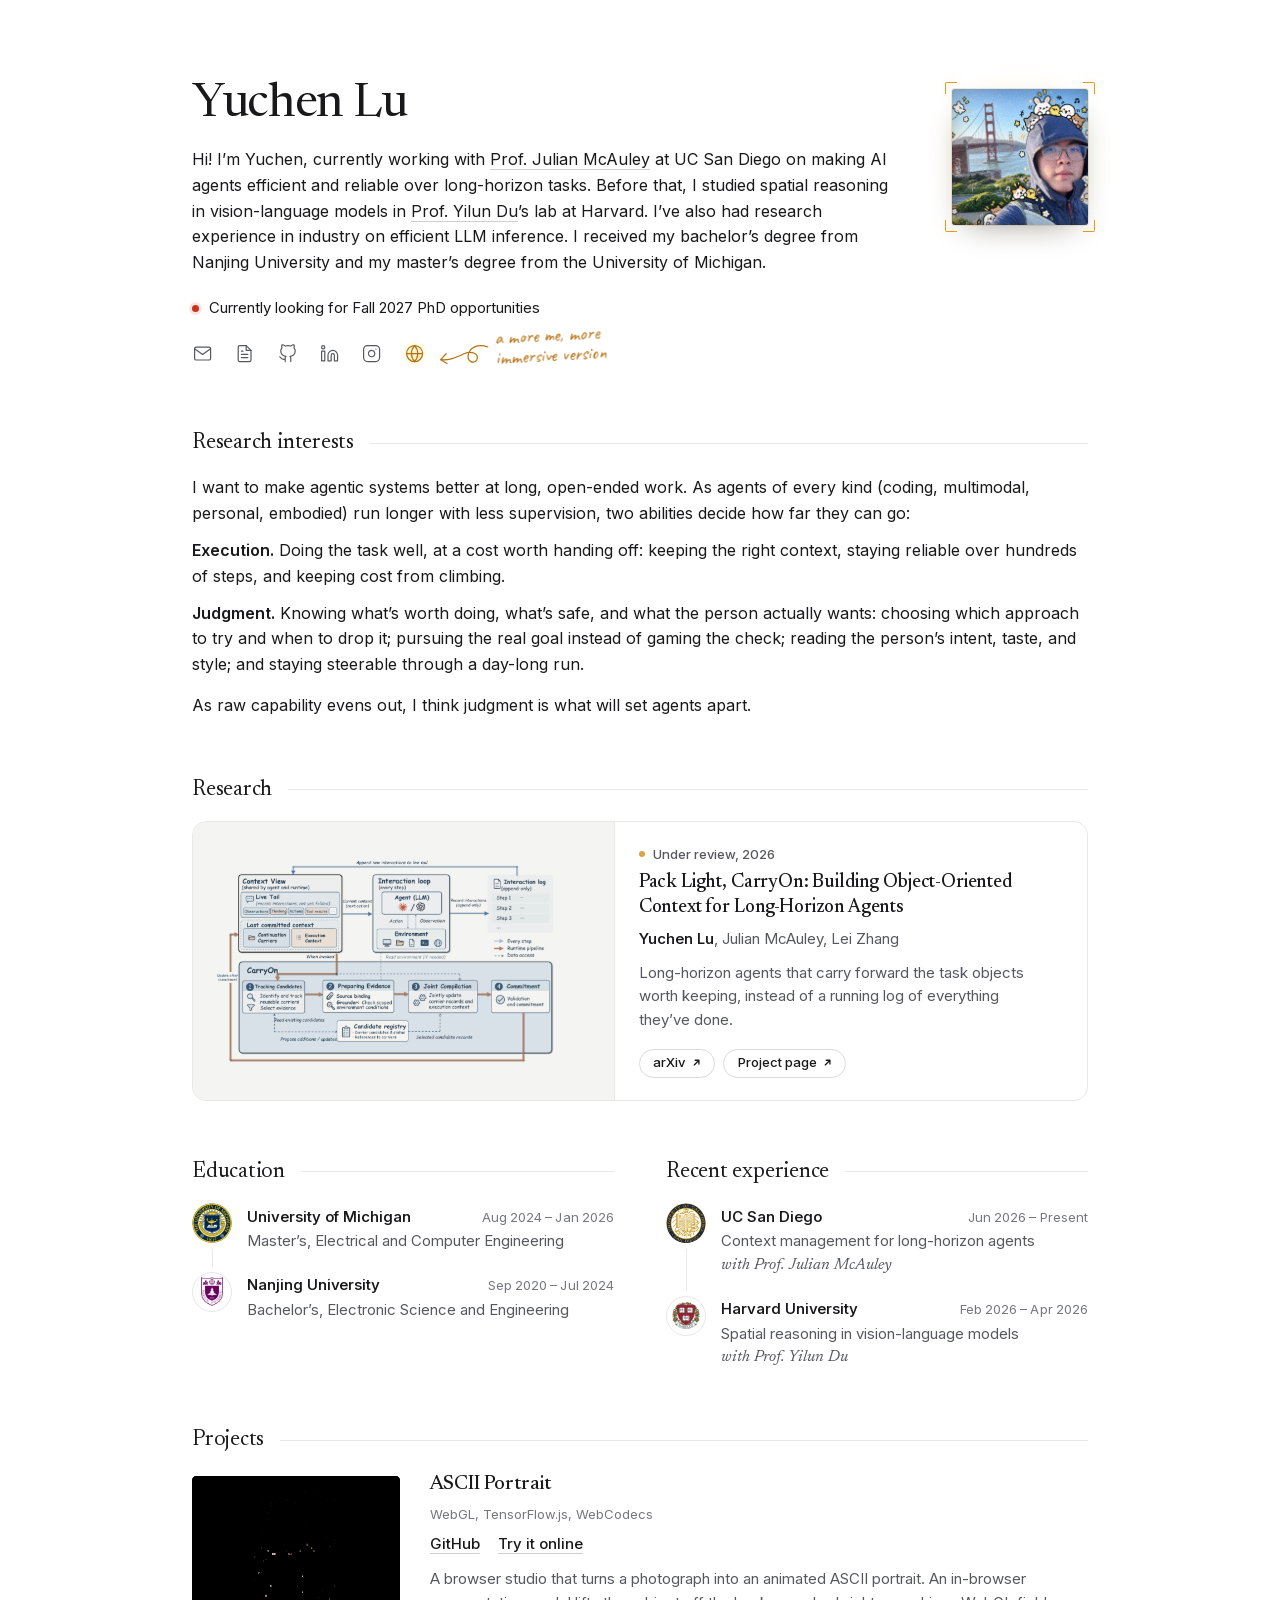
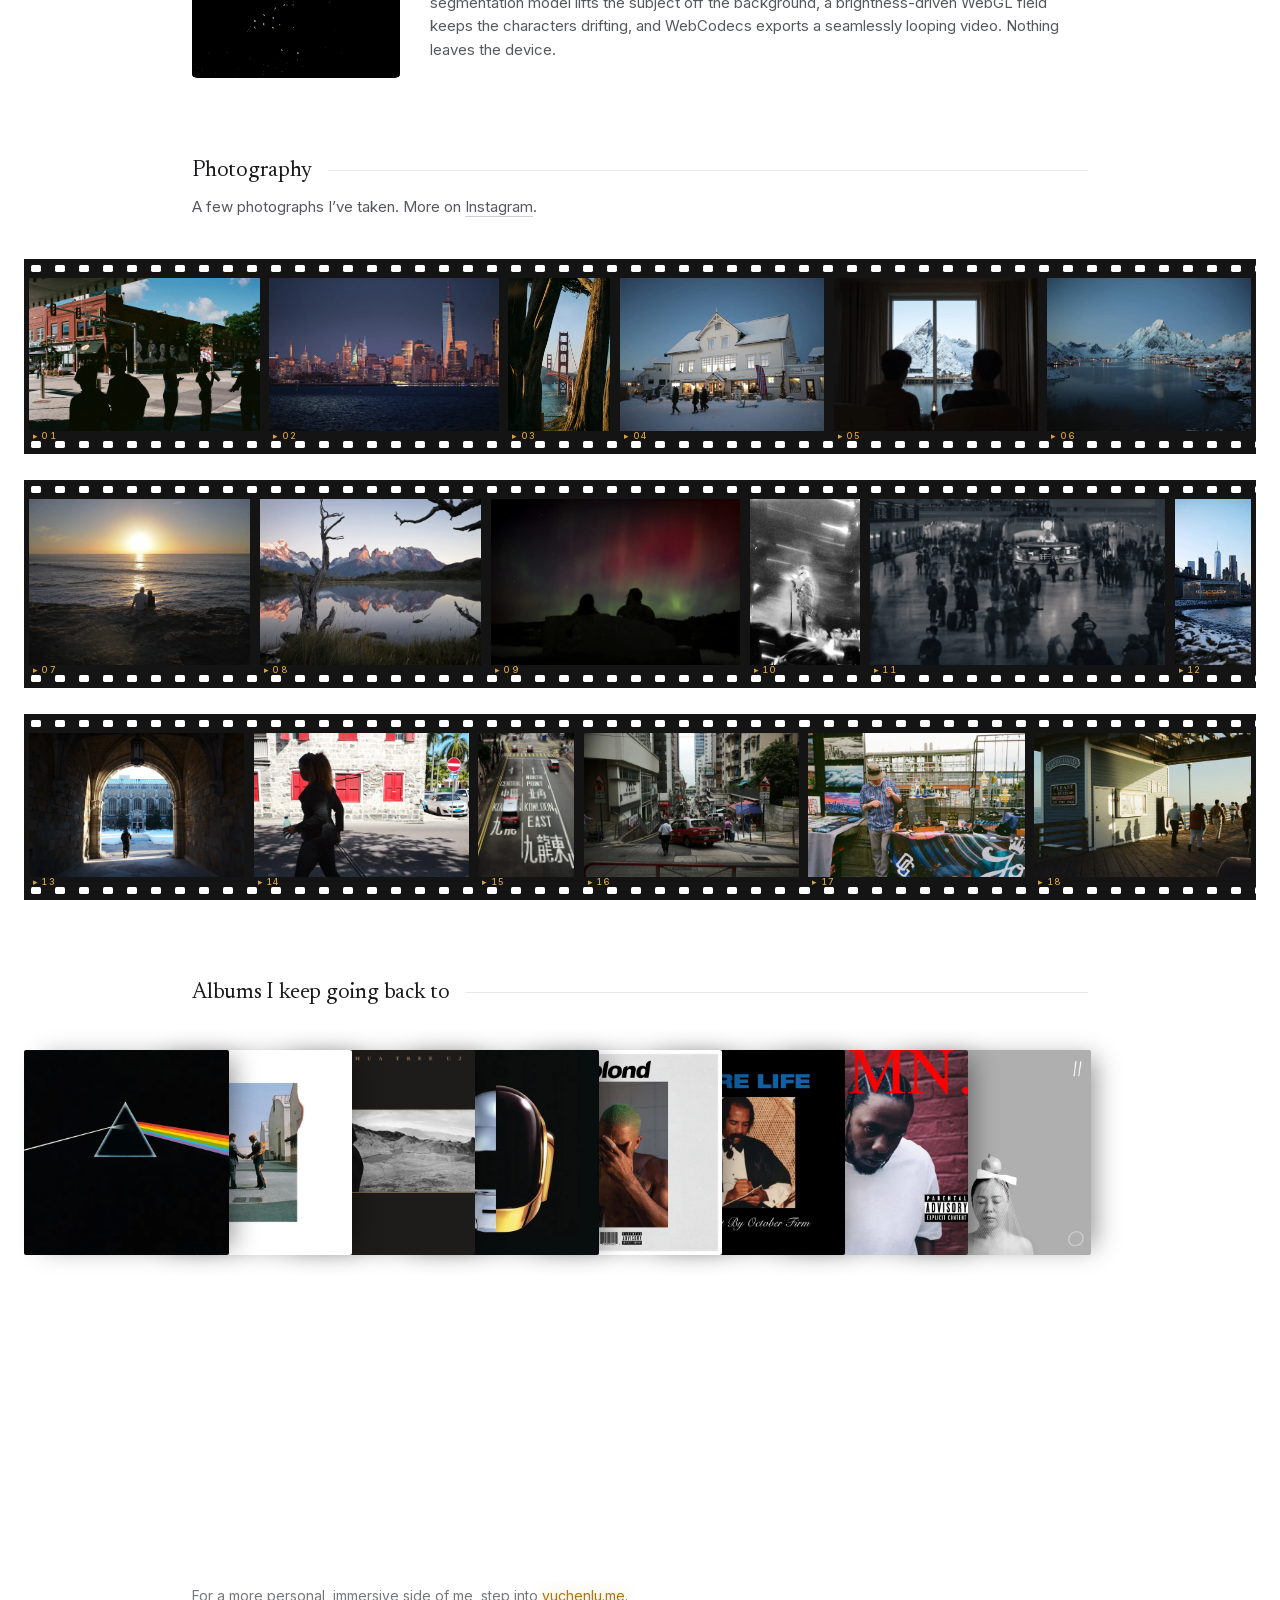
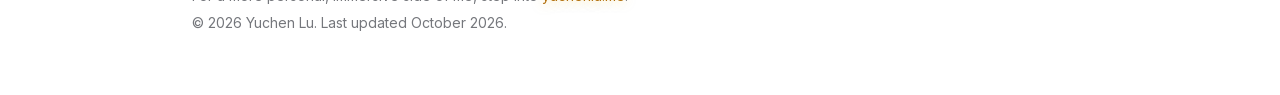
==== index.html @ fba7c34f "Academic homepage Co-Authored-By: Claude Opus 5.5 <noreply@anthropic.com>" ====
<!doctype html>
<html lang="en">
  <head>
    <meta charset="utf-8" />
    <meta name="viewport" content="width=device-width, initial-scale=1" />
    <title>Yuchen Lu</title>
    <meta
      name="description"
      content="Yuchen Lu, currently working with Prof. Julian McAuley at UC San Diego on efficient and reliable long-horizon AI agents. Currently looking for Fall 2027 PhD opportunities."
    />
    <meta name="theme-color" content="#ffffff" />
    <meta name="color-scheme" content="light" />
    <link rel="canonical" href="https://ethannju.github.io/" />
    <link rel="icon" href="favicon-32.png" sizes="32x32" type="image/png" />
    <link rel="icon" href="favicon-16.png" sizes="16x16" type="image/png" />
    <link rel="apple-touch-icon" href="apple-touch-icon.png" />
    <meta property="og:type" content="website" />
    <meta property="og:url" content="https://ethannju.github.io/" />
    <meta property="og:title" content="Yuchen Lu" />
    <meta
      property="og:description"
      content="Making agentic systems better at long, open-ended work, in both execution and judgment."
    />
    <meta property="og:image" content="https://ethannju.github.io/assets/img/og-portrait.jpg" />
    <meta name="twitter:card" content="summary" />
    <link rel="preload" href="assets/fonts/newsreader-latin.woff2" as="font" type="font/woff2" crossorigin />
    <link rel="preload" href="assets/fonts/inter-var-latin.woff2" as="font" type="font/woff2" crossorigin />
    <link rel="stylesheet" href="assets/css/site.css" />
    <script>
      document.documentElement.classList.add('js')
    </script>
    <script src="assets/js/site.js" defer></script>
  </head>
  <body>
    <a class="skip" href="#main">Skip to content</a>

    <main id="main">
      <header class="intro">
        <div class="intro-text">
          <h1 class="name">Yuchen Lu</h1>
          <p>
            Hi! I&rsquo;m Yuchen, currently working with
            <a href="https://cseweb.ucsd.edu/~jmcauley/">Prof. Julian McAuley</a> at UC San Diego on making AI
            agents efficient and reliable over <span class="nobr">long-horizon</span> tasks. Before that, I studied spatial reasoning in
            <span class="nobr">vision-language</span> models in <a href="https://yilundu.github.io/">Prof. Yilun Du</a>&rsquo;s
            lab at Harvard. I&rsquo;ve also had research experience in industry on efficient LLM inference.
            I received my bachelor&rsquo;s degree from Nanjing University and my master&rsquo;s degree from the
            University of Michigan.
          </p>
          <p class="status"><span class="rec" aria-hidden="true"></span>Currently looking for Fall 2027 PhD opportunities</p>
          <ul class="links" aria-label="Contact and profiles">
            <li>
              <a href="mailto:yuchl@umich.edu" aria-label="Email: yuchl@umich.edu" data-tip="Email"
                ><svg viewBox="0 0 24 24" aria-hidden="true"><path d="M4 4h16c1.1 0 2 .9 2 2v12c0 1.1-.9 2-2 2H4c-1.1 0-2-.9-2-2V6c0-1.1.9-2 2-2z" /><path d="m22 6-10 7L2 6" /></svg></a
              >
            </li>
            <li>
              <a href="assets/Yuchen_Lu_CV.pdf" aria-label="CV" data-tip="CV"
                ><svg viewBox="0 0 24 24" aria-hidden="true"><path d="M14 2H6a2 2 0 0 0-2 2v16a2 2 0 0 0 2 2h12a2 2 0 0 0 2-2V8z" /><path d="M14 2v6h6M16 13H8M16 17H8M10 9H8" /></svg></a
              >
            </li>
            <li>
              <a href="https://github.com/Ethannju" aria-label="GitHub" data-tip="GitHub"
                ><svg viewBox="0 0 24 24" aria-hidden="true"><path d="M9 19c-5 1.5-5-2.5-7-3m14 6v-3.87a3.37 3.37 0 0 0-.94-2.61c3.14-.35 6.44-1.54 6.44-7A5.44 5.44 0 0 0 20 4.77 5.07 5.07 0 0 0 19.91 1S18.73.65 16 2.48a13.38 13.38 0 0 0-7 0C6.27.65 5.09 1 5.09 1A5.07 5.07 0 0 0 5 4.77a5.44 5.44 0 0 0-1.5 3.78c0 5.42 3.3 6.61 6.44 7A3.37 3.37 0 0 0 9 18.13V22" /></svg></a
              >
            </li>
            <li>
              <a href="https://www.linkedin.com/in/yuchlplz" aria-label="LinkedIn" data-tip="LinkedIn"
                ><svg viewBox="0 0 24 24" aria-hidden="true"><path d="M16 8a6 6 0 0 1 6 6v7h-4v-7a2 2 0 0 0-4 0v7h-4v-7a6 6 0 0 1 6-6z" /><rect x="2" y="9" width="4" height="12" /><circle cx="4" cy="4" r="2" /></svg></a
              >
            </li>
            <li>
              <a href="https://www.instagram.com/ethanl7_7/" aria-label="Instagram" data-tip="Instagram"
                ><svg viewBox="0 0 24 24" aria-hidden="true"><rect x="2" y="2" width="20" height="20" rx="5" /><path d="M16 11.37A4 4 0 1 1 12.63 8 4 4 0 0 1 16 11.37z" /><path d="M17.5 6.5h.01" /></svg></a
              >
            </li>
            <li class="home-item">
              <a class="home" href="https://yuchenlu.me/" aria-label="yuchenlu.me, a more personal and immersive version of this site" data-tip="yuchenlu.me"
                ><svg viewBox="0 0 24 24" aria-hidden="true"><circle cx="12" cy="12" r="10" /><path d="M2 12h20M12 2a15.3 15.3 0 0 1 4 10 15.3 15.3 0 0 1-4 10 15.3 15.3 0 0 1-4-10 15.3 15.3 0 0 1 4-10z" /></svg></a
              >
              <span class="handnote" aria-hidden="true"
                ><svg class="hand-arrow" viewBox="0 0 64 36"
                  ><path class="hand-line" pathLength="1" d="M61 7C50 3 40 7 38 16c-2 8 7 12 10 6 3-7-6-11-15-7-9 4-17 8-27 7" /><path
                    class="hand-head"
                    pathLength="1"
                    d="M12 15 5.5 22 13 26.5"
                /></svg
                ><span class="hand-text">a more me, more immersive version</span></span
              >
            </li>
          </ul>
        </div>
        <figure class="portrait">
          <span class="portrait-glow" aria-hidden="true"></span>
          <div class="portrait-lens">
            <div class="portrait-plate">
              <img
                src="assets/img/portrait.webp"
                width="600"
                height="600"
                alt="Yuchen Lu in front of the Golden Gate Bridge"
                fetchpriority="high"
              />
            </div>
            <span class="grain" aria-hidden="true"></span>
            <span class="vignette" aria-hidden="true"></span>
          </div>
          <span class="viewfinder" aria-hidden="true"><i></i><i></i><i></i><i></i></span>
        </figure>
      </header>

      <section aria-labelledby="interests">
        <h2 id="interests">Research interests</h2>
        <p class="interests-lede">
          I want to make agentic systems better at long, open-ended work. As agents of every kind (coding,
          multimodal, personal, embodied) run longer with less supervision, two abilities decide how far they
          can go:
        </p>
        <!-- To add a thought under either ability, put <p class="insight">…</p>
             inside its <li>, after the first paragraph. -->
        <ul class="abilities">
          <li>
            <p>
              <b>Execution.</b> Doing the task well, at a cost worth handing off: keeping the right context,
              staying reliable over hundreds of steps, and keeping cost from climbing.
            </p>
          </li>
          <li>
            <p>
              <b>Judgment.</b> Knowing what&rsquo;s worth doing, what&rsquo;s safe, and what the person actually
              wants: choosing which approach to try and when to drop it; pursuing the real goal instead of gaming
              the check; reading the person&rsquo;s intent, taste, and style; and staying steerable through a
              <span class="nobr">day-long</span> run.
            </p>
          </li>
        </ul>
        <p class="interests-close">As raw capability evens out, I think judgment is what will set agents apart.</p>
      </section>

      <section aria-labelledby="papers">
        <h2 id="papers">Research</h2>
        <article class="paper-card">
          <a class="paper-plate" href="https://ethannju.github.io/carryon/" tabindex="-1" aria-hidden="true">
            <img
              src="assets/img/carryon-overview.png"
              width="1395"
              height="772"
              alt=""
              loading="lazy"
              decoding="async"
            />
          </a>
          <div class="paper-card-body">
            <p class="paper-status">Under review, 2026</p>
            <h3>
              <a href="https://arxiv.org/abs/2610.18784"
                >Pack Light, CarryOn: Building <span class="nobr">Object-Oriented</span> Context for <span class="nobr">Long-Horizon</span> Agents</a
              >
            </h3>
            <p class="authors"><strong>Yuchen Lu</strong>, Julian McAuley, Lei Zhang</p>
            <p class="summary">
              Long-horizon agents that carry forward the task objects worth keeping, instead of a running log of
              everything they&rsquo;ve done.
            </p>
            <p class="paper-actions">
              <a class="chip" href="https://arxiv.org/abs/2610.18784">arXiv<svg viewBox="0 0 12 12" aria-hidden="true"><path d="M3.5 8.5 8.5 3.5M4.5 3.5h4v4" /></svg></a>
              <a class="chip" href="https://ethannju.github.io/carryon/">Project page<svg viewBox="0 0 12 12" aria-hidden="true"><path d="M3.5 8.5 8.5 3.5M4.5 3.5h4v4" /></svg></a>
            </p>
          </div>
        </article>
      </section>

      <div class="tracks">
      <section aria-labelledby="education">
        <h2 id="education">Education</h2>
        <ol class="track">
          <li>
            <span class="mark mark-fill"><img src="assets/img/logos/umich.webp" width="160" height="160" alt="" loading="lazy" /></span>
            <div class="track-body">
              <p class="track-head"><span class="track-name">University of Michigan</span><span class="when">Aug 2024 &ndash; Jan 2026</span></p>
              <p class="degree">Master&rsquo;s, Electrical and Computer Engineering</p>
            </div>
          </li>
          <li>
            <span class="mark"><img src="assets/img/logos/nju.webp" width="160" height="160" alt="" loading="lazy" /></span>
            <div class="track-body">
              <p class="track-head"><span class="track-name">Nanjing University</span><span class="when">Sep 2020 &ndash; Jul 2024</span></p>
              <p class="degree">Bachelor&rsquo;s, Electronic Science and Engineering</p>
            </div>
          </li>
        </ol>
      </section>

      <section aria-labelledby="research">
        <h2 id="research">Recent experience</h2>
        <ol class="track">
          <li>
            <span class="mark mark-fill"><img src="assets/img/logos/ucsd.webp" width="160" height="160" alt="" loading="lazy" /></span>
            <div class="track-body">
              <p class="track-head"><span class="track-name">UC San Diego</span><span class="when">Jun 2026 &ndash; Present</span></p>
              <p class="topic">Context management for <span class="nobr">long-horizon</span> agents</p>
              <p class="with">with Prof. Julian McAuley</p>
            </div>
          </li>
          <li>
            <span class="mark"><img src="assets/img/logos/harvard.webp" width="160" height="160" alt="" loading="lazy" /></span>
            <div class="track-body">
              <p class="track-head"><span class="track-name">Harvard University</span><span class="when">Feb 2026 &ndash; Apr 2026</span></p>
              <p class="topic">Spatial reasoning in <span class="nobr">vision-language</span> models</p>
              <p class="with">with Prof. Yilun Du</p>
            </div>
          </li>
        </ol>
      </section>
      </div>

      <section aria-labelledby="projects">
        <h2 id="projects">Projects</h2>
        <article class="paper project">
          <div class="project-preview" data-ascii-portrait aria-hidden="true"></div>
          <div class="paper-text">
            <h3>ASCII Portrait</h3>
            <p class="tags">WebGL, TensorFlow.js, WebCodecs</p>
            <p class="paper-links">
              <a href="https://github.com/Ethannju/ascii-portrait">GitHub</a>
              <a href="https://ethannju.github.io/ascii-portrait/">Try it online</a>
            </p>
            <p class="summary">
              A browser studio that turns a photograph into an animated ASCII portrait. An in-browser
              segmentation model lifts the subject off the background, a brightness-driven WebGL field keeps the
              characters drifting, and WebCodecs exports a seamlessly looping video. Nothing leaves the device.
            </p>
          </div>
        </article>
      </section>
    </main>

    <section class="photography" aria-labelledby="photography">
      <div class="photography-head">
        <h2 id="photography">Photography</h2>
        <p>A few photographs I&rsquo;ve taken. More on <a href="https://www.instagram.com/ethanl7_7/">Instagram</a>.</p>
      </div>
      <ol class="contact-sheet">
          <li class="frame" style="--ar: 1200 / 795">
            <button class="frame-window" type="button" data-index="0" aria-label="Open photograph 1 of 18">
              <img src="assets/img/photos/photo-02.webp" width="1200" height="795" alt="Photograph 1" loading="lazy" decoding="async" />
            </button>
            <span class="edge" aria-hidden="true">01</span>
          </li>
          <li class="frame" style="--ar: 1200 / 800">
            <button class="frame-window" type="button" data-index="1" aria-label="Open photograph 2 of 18">
              <img src="assets/img/photos/photo-03.webp" width="1200" height="800" alt="Photograph 2" loading="lazy" decoding="async" />
            </button>
            <span class="edge" aria-hidden="true">02</span>
          </li>
          <li class="frame" style="--ar: 800 / 1200">
            <button class="frame-window" type="button" data-index="2" aria-label="Open photograph 3 of 18">
              <img src="assets/img/photos/photo-05.webp" width="800" height="1200" alt="Photograph 3" loading="lazy" decoding="async" />
            </button>
            <span class="edge" aria-hidden="true">03</span>
          </li>
          <li class="frame" style="--ar: 1200 / 900">
            <button class="frame-window" type="button" data-index="3" aria-label="Open photograph 4 of 18">
              <img src="assets/img/photos/photo-06.webp" width="1200" height="900" alt="Photograph 4" loading="lazy" decoding="async" />
            </button>
            <span class="edge" aria-hidden="true">04</span>
          </li>
          <li class="frame" style="--ar: 1200 / 900">
            <button class="frame-window" type="button" data-index="4" aria-label="Open photograph 5 of 18">
              <img src="assets/img/photos/photo-07.webp" width="1200" height="900" alt="Photograph 5" loading="lazy" decoding="async" />
            </button>
            <span class="edge" aria-hidden="true">05</span>
          </li>
          <li class="frame" style="--ar: 1200 / 900">
            <button class="frame-window" type="button" data-index="5" aria-label="Open photograph 6 of 18">
              <img src="assets/img/photos/photo-08.webp" width="1200" height="900" alt="Photograph 6" loading="lazy" decoding="async" />
            </button>
            <span class="edge" aria-hidden="true">06</span>
          </li>
          <li class="frame" style="--ar: 1200 / 900">
            <button class="frame-window" type="button" data-index="6" aria-label="Open photograph 7 of 18">
              <img src="assets/img/photos/photo-09.webp" width="1200" height="900" alt="Photograph 7" loading="lazy" decoding="async" />
            </button>
            <span class="edge" aria-hidden="true">07</span>
          </li>
          <li class="frame" style="--ar: 1200 / 900">
            <button class="frame-window" type="button" data-index="7" aria-label="Open photograph 8 of 18">
              <img src="assets/img/photos/photo-10.webp" width="1200" height="900" alt="Photograph 8" loading="lazy" decoding="async" />
            </button>
            <span class="edge" aria-hidden="true">08</span>
          </li>
          <li class="frame" style="--ar: 1200 / 800">
            <button class="frame-window" type="button" data-index="8" aria-label="Open photograph 9 of 18">
              <img src="assets/img/photos/photo-12.webp" width="1200" height="800" alt="Photograph 9" loading="lazy" decoding="async" />
            </button>
            <span class="edge" aria-hidden="true">09</span>
          </li>
          <li class="frame" style="--ar: 800 / 1200">
            <button class="frame-window" type="button" data-index="9" aria-label="Open photograph 10 of 18">
              <img src="assets/img/photos/photo-13.webp" width="800" height="1200" alt="Photograph 10" loading="lazy" decoding="async" />
            </button>
            <span class="edge" aria-hidden="true">10</span>
          </li>
          <li class="frame" style="--ar: 1200 / 675">
            <button class="frame-window" type="button" data-index="10" aria-label="Open photograph 11 of 18">
              <img src="assets/img/photos/photo-14.webp" width="1200" height="675" alt="Photograph 11" loading="lazy" decoding="async" />
            </button>
            <span class="edge" aria-hidden="true">11</span>
          </li>
          <li class="frame" style="--ar: 553 / 1200">
            <button class="frame-window" type="button" data-index="11" aria-label="Open photograph 12 of 18">
              <img src="assets/img/photos/photo-15.webp" width="553" height="1200" alt="Photograph 12" loading="lazy" decoding="async" />
            </button>
            <span class="edge" aria-hidden="true">12</span>
          </li>
          <li class="frame" style="--ar: 1200 / 800">
            <button class="frame-window" type="button" data-index="12" aria-label="Open photograph 13 of 18">
              <img src="assets/img/photos/photo-16.webp" width="1200" height="800" alt="Photograph 13" loading="lazy" decoding="async" />
            </button>
            <span class="edge" aria-hidden="true">13</span>
          </li>
          <li class="frame" style="--ar: 1200 / 800">
            <button class="frame-window" type="button" data-index="13" aria-label="Open photograph 14 of 18">
              <img src="assets/img/photos/photo-17.webp" width="1200" height="800" alt="Photograph 14" loading="lazy" decoding="async" />
            </button>
            <span class="edge" aria-hidden="true">14</span>
          </li>
          <li class="frame" style="--ar: 800 / 1200">
            <button class="frame-window" type="button" data-index="14" aria-label="Open photograph 15 of 18">
              <img src="assets/img/photos/photo-18.webp" width="800" height="1200" alt="Photograph 15" loading="lazy" decoding="async" />
            </button>
            <span class="edge" aria-hidden="true">15</span>
          </li>
          <li class="frame" style="--ar: 1200 / 800">
            <button class="frame-window" type="button" data-index="15" aria-label="Open photograph 16 of 18">
              <img src="assets/img/photos/photo-19.webp" width="1200" height="800" alt="Photograph 16" loading="lazy" decoding="async" />
            </button>
            <span class="edge" aria-hidden="true">16</span>
          </li>
          <li class="frame" style="--ar: 1200 / 795">
            <button class="frame-window" type="button" data-index="16" aria-label="Open photograph 17 of 18">
              <img src="assets/img/photos/photo-20.webp" width="1200" height="795" alt="Photograph 17" loading="lazy" decoding="async" />
            </button>
            <span class="edge" aria-hidden="true">17</span>
          </li>
          <li class="frame" style="--ar: 1200 / 794">
            <button class="frame-window" type="button" data-index="17" aria-label="Open photograph 18 of 18">
              <img src="assets/img/photos/photo-21.webp" width="1200" height="794" alt="Photograph 18" loading="lazy" decoding="async" />
            </button>
            <span class="edge" aria-hidden="true">18</span>
          </li>
      </ol>
    </section>

    <section class="albums" aria-labelledby="albums">
      <div class="albums-head">
        <h2 id="albums">Albums I keep going back to</h2>
      </div>
      <ol class="crate">
        <li class="lp" style="--z: 8">
          <div class="lp-pull">
            <div class="lp-body">
              <span class="lp-disc" aria-hidden="true"
                ><span class="lp-spin"
                  ><span class="lp-label-ground"></span><img class="lp-label" src="assets/img/albums/dark-side-of-the-moon.webp" alt="" loading="lazy" /><span
                    class="lp-hole"
                  ></span></span
                ><span class="lp-sheen"></span
              ></span>
              <span class="lp-reflect" aria-hidden="true"><img src="assets/img/albums/dark-side-of-the-moon.webp" alt="" loading="lazy" /></span>
              <span class="lp-sleeve"
                ><img src="assets/img/albums/dark-side-of-the-moon.webp" width="600" height="600" alt="The Dark Side of the Moon, Pink Floyd" loading="lazy" decoding="async" /></span>
            </div>
            <p class="lp-caption"><span class="lp-title">The Dark Side of the Moon</span><span class="lp-meta">Pink Floyd, 1973</span></p>
          </div>
        </li>
        <li class="lp" style="--z: 7">
          <div class="lp-pull">
            <div class="lp-body">
              <span class="lp-disc" aria-hidden="true"
                ><span class="lp-spin"
                  ><span class="lp-label-ground"></span><img class="lp-label" src="assets/img/albums/wish-you-were-here.webp" alt="" loading="lazy" /><span
                    class="lp-hole"
                  ></span></span
                ><span class="lp-sheen"></span
              ></span>
              <span class="lp-reflect" aria-hidden="true"><img src="assets/img/albums/wish-you-were-here.webp" alt="" loading="lazy" /></span>
              <span class="lp-sleeve"
                ><img src="assets/img/albums/wish-you-were-here.webp" width="600" height="600" alt="Wish You Were Here, Pink Floyd" loading="lazy" decoding="async" /></span>
            </div>
            <p class="lp-caption"><span class="lp-title">Wish You Were Here</span><span class="lp-meta">Pink Floyd, 1975</span></p>
          </div>
        </li>
        <li class="lp" style="--z: 6">
          <div class="lp-pull">
            <div class="lp-body">
              <span class="lp-disc" aria-hidden="true"
                ><span class="lp-spin"
                  ><span class="lp-label-ground"></span><img class="lp-label" src="assets/img/albums/the-joshua-tree.webp" alt="" loading="lazy" /><span
                    class="lp-hole"
                  ></span></span
                ><span class="lp-sheen"></span
              ></span>
              <span class="lp-reflect" aria-hidden="true"><img src="assets/img/albums/the-joshua-tree.webp" alt="" loading="lazy" /></span>
              <span class="lp-sleeve"
                ><img src="assets/img/albums/the-joshua-tree.webp" width="600" height="600" alt="The Joshua Tree, U2" loading="lazy" decoding="async" /></span>
            </div>
            <p class="lp-caption"><span class="lp-title">The Joshua Tree</span><span class="lp-meta">U2, 1987</span></p>
          </div>
        </li>
        <li class="lp" style="--z: 5">
          <div class="lp-pull">
            <div class="lp-body">
              <span class="lp-disc" aria-hidden="true"
                ><span class="lp-spin"
                  ><span class="lp-label-ground"></span><img class="lp-label" src="assets/img/albums/random-access-memories.webp" alt="" loading="lazy" /><span
                    class="lp-hole"
                  ></span></span
                ><span class="lp-sheen"></span
              ></span>
              <span class="lp-reflect" aria-hidden="true"><img src="assets/img/albums/random-access-memories.webp" alt="" loading="lazy" /></span>
              <span class="lp-sleeve"
                ><img src="assets/img/albums/random-access-memories.webp" width="600" height="600" alt="Random Access Memories, Daft Punk" loading="lazy" decoding="async" /></span>
            </div>
            <p class="lp-caption"><span class="lp-title">Random Access Memories</span><span class="lp-meta">Daft Punk, 2013</span></p>
          </div>
        </li>
        <li class="lp" style="--z: 4">
          <div class="lp-pull">
            <div class="lp-body">
              <span class="lp-disc" aria-hidden="true"
                ><span class="lp-spin"
                  ><span class="lp-label-ground"></span><img class="lp-label" src="assets/img/albums/blonde.webp" alt="" loading="lazy" /><span
                    class="lp-hole"
                  ></span></span
                ><span class="lp-sheen"></span
              ></span>
              <span class="lp-reflect" aria-hidden="true"><img src="assets/img/albums/blonde.webp" alt="" loading="lazy" /></span>
              <span class="lp-sleeve"
                ><img src="assets/img/albums/blonde.webp" width="600" height="600" alt="Blonde, Frank Ocean" loading="lazy" decoding="async" /></span>
            </div>
            <p class="lp-caption"><span class="lp-title">Blonde</span><span class="lp-meta">Frank Ocean, 2016</span></p>
          </div>
        </li>
        <li class="lp" style="--z: 3">
          <div class="lp-pull">
            <div class="lp-body">
              <span class="lp-disc" aria-hidden="true"
                ><span class="lp-spin"
                  ><span class="lp-label-ground"></span><img class="lp-label" src="assets/img/albums/more-life.webp" alt="" loading="lazy" /><span
                    class="lp-hole"
                  ></span></span
                ><span class="lp-sheen"></span
              ></span>
              <span class="lp-reflect" aria-hidden="true"><img src="assets/img/albums/more-life.webp" alt="" loading="lazy" /></span>
              <span class="lp-sleeve"
                ><img src="assets/img/albums/more-life.webp" width="600" height="600" alt="More Life, Drake" loading="lazy" decoding="async" /></span>
            </div>
            <p class="lp-caption"><span class="lp-title">More Life</span><span class="lp-meta">Drake, 2017</span></p>
          </div>
        </li>
        <li class="lp" style="--z: 2">
          <div class="lp-pull">
            <div class="lp-body">
              <span class="lp-disc" aria-hidden="true"
                ><span class="lp-spin"
                  ><span class="lp-label-ground"></span><img class="lp-label" src="assets/img/albums/damn.webp" alt="" loading="lazy" /><span
                    class="lp-hole"
                  ></span></span
                ><span class="lp-sheen"></span
              ></span>
              <span class="lp-reflect" aria-hidden="true"><img src="assets/img/albums/damn.webp" alt="" loading="lazy" /></span>
              <span class="lp-sleeve"
                ><img src="assets/img/albums/damn.webp" width="600" height="600" alt="DAMN., Kendrick Lamar" loading="lazy" decoding="async" /></span>
            </div>
            <p class="lp-caption"><span class="lp-title">DAMN.</span><span class="lp-meta">Kendrick Lamar, 2017</span></p>
          </div>
        </li>
        <li class="lp" style="--z: 1">
          <div class="lp-pull">
            <div class="lp-body">
              <span class="lp-disc" aria-hidden="true"
                ><span class="lp-spin"
                  ><span class="lp-label-ground"></span><img class="lp-label" src="assets/img/albums/xiaoxia-2.webp" alt="" loading="lazy" /><span
                    class="lp-hole"
                  ></span></span
                ><span class="lp-sheen"></span
              ></span>
              <span class="lp-reflect" aria-hidden="true"><img src="assets/img/albums/xiaoxia-2.webp" alt="" loading="lazy" /></span>
              <span class="lp-sleeve"
                ><img src="assets/img/albums/xiaoxia-2.webp" width="600" height="600" alt="小霞 2.0, 黄绮珊" loading="lazy" decoding="async" /></span>
            </div>
            <p class="lp-caption"><span class="lp-title">小霞 2.0</span><span class="lp-meta">黄绮珊, 2021</span></p>
          </div>
        </li>
      </ol>
      <div class="crate-count" aria-hidden="true">
        <span class="crate-index"><b>01</b> / 08</span><span class="crate-track"><span></span></span>
      </div>
    </section>

    <footer class="colophon">
      <p>For a more personal, immersive side of me, step into <a class="glow-link" href="https://yuchenlu.me/">yuchenlu.me</a>.</p>
      <p>&copy; 2026 Yuchen Lu. Last updated October 2026.</p>
    </footer>

    <div class="screening" role="dialog" aria-modal="true" aria-label="Photograph viewer" hidden>
      <figure class="screening-frame">
        <img alt="" />
        <figcaption class="screening-count" aria-live="polite"></figcaption>
      </figure>
      <button class="screening-nav screening-prev" type="button" aria-label="Previous photograph">
        <svg viewBox="0 0 24 24" aria-hidden="true"><path d="M15 5 8 12l7 7" /></svg>
      </button>
      <button class="screening-nav screening-next" type="button" aria-label="Next photograph">
        <svg viewBox="0 0 24 24" aria-hidden="true"><path d="m9 5 7 7-7 7" /></svg>
      </button>
      <button class="screening-close" type="button">Close</button>
    </div>
  </body>
</html>
---- assets/css/site.css ----
/* ============================================================
   Yuchen Lu · academic homepage
   Pure white and typographic first, with a few details borrowed
   from a camera and a darkroom: the portrait sits in the main site's
   viewfinder, the photographs sit on strips of film cut to each
   picture's shape, and opening one dims the room.
   ============================================================ */

@font-face {
  font-family: 'Newsreader';
  font-style: normal;
  font-weight: 200 800;
  font-display: swap;
  src: url('../fonts/newsreader-latin.woff2') format('woff2');
}
@font-face {
  font-family: 'Newsreader';
  font-style: italic;
  font-weight: 200 800;
  font-display: swap;
  src: url('../fonts/newsreader-italic-latin.woff2') format('woff2');
}
@font-face {
  font-family: 'Caveat';
  font-style: normal;
  font-weight: 400 700;
  font-display: swap;
  src: url('../fonts/caveat-latin.woff2') format('woff2');
}
@font-face {
  font-family: 'Inter';
  font-style: normal;
  font-weight: 100 900;
  font-display: swap;
  src: url('../fonts/inter-var-latin.woff2') format('woff2');
}

:root {
  --paper: #ffffff;
  --ink: #19191b;
  --graphite: #56585d; /* secondary text, 7:1 on white */
  --quiet: #75777c; /* dates and small print, 4.6:1 */
  --rule: #e8e8e5;
  --film: #141414;
  --gate: #070707;
  --edge-print: #d9a441; /* the amber of film edge numbers */
  --rec: #c8321e; /* a camera's record light */
  /* the main site's star gold, in the deeper shade it uses on light ground,
     and the soft glow around it */
  --star: hsl(36 85% 38%);
  --star-glow: hsl(45 95% 60%);

  --serif: 'Newsreader', 'Iowan Old Style', 'Palatino Linotype', Georgia, serif;
  --hand: 'Caveat', 'Bradley Hand', 'Segoe Print', cursive;
  --sans: 'Inter', -apple-system, BlinkMacSystemFont, 'Helvetica Neue', Arial, sans-serif;

  --glide: cubic-bezier(0.22, 1, 0.36, 1);
  --spring: cubic-bezier(0.25, 1.4, 0.4, 1);

  --measure: 56rem;
  --wide: 78rem;
  --gutter: 1.5rem;
}

*,
*::before,
*::after {
  box-sizing: border-box;
}

html {
  -webkit-text-size-adjust: 100%;
  text-size-adjust: 100%;
}

body {
  margin: 0;
  background: var(--paper);
  color: var(--ink);
  font-family: var(--sans);
  font-size: 0.9375rem;
  line-height: 1.58;
  font-feature-settings: 'kern', 'liga', 'calt';
  -webkit-font-smoothing: antialiased;
  text-rendering: optimizeLegibility;
}

::selection {
  background: #f4e7c6;
  color: var(--ink);
}

img {
  display: block;
  max-width: 100%;
  height: auto;
}

a {
  color: inherit;
  text-decoration: underline;
  text-decoration-thickness: 1px;
  text-decoration-color: #cfcfcb;
  text-underline-offset: 0.24em;
  transition:
    text-decoration-color 180ms ease,
    color 180ms ease;
}
a:hover {
  text-decoration-color: currentColor;
}

:focus-visible {
  outline: 2px solid var(--ink);
  outline-offset: 3px;
  border-radius: 2px;
}

.skip {
  position: absolute;
  left: var(--gutter);
  top: -3rem;
  padding: 0.5rem 0.75rem;
  background: var(--ink);
  color: var(--paper);
  text-decoration: none;
  z-index: 10;
}
.skip:focus {
  top: 1rem;
}

/* ---------- column ---------- */

main,
.photography-head,
.albums-head,
.colophon {
  max-width: calc(var(--measure) + 2 * var(--gutter));
  margin-inline: auto;
  padding-inline: var(--gutter);
}

main {
  padding-top: clamp(3rem, 9vh, 5.5rem);
}

p {
  margin: 0 0 1rem;
}

h2 {
  display: flex;
  align-items: center;
  gap: 1rem;
  margin: 0 0 1.15rem;
  font-family: var(--serif);
  font-weight: 400;
  font-size: 1.375rem;
  line-height: 1.2;
  letter-spacing: -0.01em;
}
/* the rule after a heading marks where a section starts at a glance */
h2::after {
  content: '';
  flex: 1;
  height: 1px;
  background: var(--rule);
}

h3 {
  margin: 0;
  font-size: 0.9375rem;
  font-weight: 560;
  line-height: 1.45;
  letter-spacing: -0.004em;
}

section {
  margin-top: 3.6rem;
}

/* compound words stay whole at a line end */
.nobr {
  white-space: nowrap;
}

/* credits: people and venues are set in the serif italic throughout */
.with,
.venue {
  font-family: var(--serif);
  font-style: italic;
  font-weight: 400;
  font-size: 1rem;
  line-height: 1.45;
  color: var(--graphite);
}

/* ---------- intro ---------- */

.intro {
  display: grid;
  grid-template-columns: minmax(0, 1fr) 8.5rem;
  gap: 3rem;
  align-items: start;
}

.name {
  margin: 0 0 1.15rem;
  font-family: var(--serif);
  font-weight: 400;
  font-size: clamp(2.5rem, 5vw, 3rem);
  line-height: 1;
  letter-spacing: -0.028em;
}

.intro-text p:not(.status) {
  font-size: 1rem;
  line-height: 1.6;
  text-wrap: pretty;
}

.status {
  display: flex;
  align-items: flex-start;
  gap: 0.65rem;
  margin: 1.3rem 0 0.9rem;
  font-size: 0.9375rem;
}

/* centred on the first line, so it stays put if the line wraps */
.rec {
  flex: none;
  width: 7px;
  height: 7px;
  margin-top: calc(0.79em - 3.5px);
  border-radius: 50%;
  background: var(--rec);
  box-shadow: 0 0 0 3px rgb(200 50 30 / 0.12);
  animation: rec 2.4s ease-in-out infinite;
}

@keyframes rec {
  0%,
  100% {
    opacity: 1;
  }
  50% {
    opacity: 0.35;
  }
}

/* contact and profiles as a row of icons; each one names itself on hover */
.links {
  display: flex;
  flex-wrap: wrap;
  gap: 0.25rem;
  margin: 0 0 0 -0.55rem; /* the first glyph lines up with the text above */
  padding: 0;
  list-style: none;
}

.links a {
  position: relative;
  display: grid;
  place-items: center;
  width: 2.4rem;
  height: 2.4rem;
  border-radius: 50%;
  color: var(--graphite);
  text-decoration: none;
  transition:
    color 200ms ease,
    background-color 200ms ease;
}
.links a:hover,
.links a:focus-visible {
  color: var(--ink);
  background: #f1f1ef;
}

.links a svg {
  width: 1.2rem;
  height: 1.2rem;
  fill: none;
  stroke: currentColor;
  stroke-width: 1.5;
  stroke-linecap: round;
  stroke-linejoin: round;
}

.links a::after {
  content: attr(data-tip);
  position: absolute;
  top: calc(100% + 0.3rem);
  left: 50%;
  z-index: 2;
  padding: 0.2rem 0.55rem;
  border-radius: 5px;
  background: var(--ink);
  color: var(--paper);
  font-size: 0.75rem;
  font-weight: 500;
  line-height: 1.35;
  white-space: nowrap;
  pointer-events: none;
  opacity: 0;
  transform: translate(-50%, -3px);
  transition:
    opacity 160ms ease,
    transform 260ms var(--glide);
}
.links a:hover::after,
.links a:focus-visible::after {
  opacity: 1;
  transform: translate(-50%, 0);
}

/* the main site's icon, in its gold, with a note in the margin pointing at it */
.home-item {
  display: flex;
  align-items: center;
}

.links a.home {
  color: var(--star);
}
.links a.home svg {
  filter: drop-shadow(0 0 3px hsl(45 95% 58% / 0.65));
}
.links a.home:hover,
.links a.home:focus-visible {
  color: var(--star);
  background: hsl(45 90% 60% / 0.14);
}

.handnote {
  display: flex;
  align-items: center;
  margin-left: 0.15rem;
  color: var(--star);
  pointer-events: none;
}

.hand-arrow {
  flex: none;
  width: 3.4rem;
  height: auto;
  margin-top: 0.35rem;
  overflow: visible;
}
.hand-arrow path {
  fill: none;
  stroke: currentColor;
  stroke-width: 1.4;
  stroke-linecap: round;
  stroke-linejoin: round;
  stroke-dasharray: 1;
  stroke-dashoffset: 0;
}

.hand-text {
  max-width: 9.5rem;
  margin: -0.55rem 0 0 0.3rem;
  font-family: var(--hand);
  font-size: 1.1875rem;
  line-height: 1.05;
  transform: rotate(-3deg);
  transform-origin: left center;
}

/* drawn once, after the portrait has come into focus */
.js .hand-line {
  stroke-dashoffset: 1;
  animation: hand-draw 1.1s cubic-bezier(0.45, 0.05, 0.3, 1) 1.5s forwards;
}
.js .hand-head {
  stroke-dashoffset: 1;
  animation: hand-draw 0.3s ease-out 2.5s forwards;
}
.js .hand-text {
  opacity: 0;
  animation: hand-ink 0.9s ease 1.3s forwards;
}
@keyframes hand-draw {
  to {
    stroke-dashoffset: 0;
  }
}
@keyframes hand-ink {
  to {
    opacity: 1;
  }
}

/* ---------- portrait: the main site's viewfinder ---------- */

/* As on yuchenlu.me: a small lit screen held in gold viewfinder corners,
   the picture drifting a little as if the phone were held in hand, and
   film grain on top.
   Here it also comes into focus once when the page opens. */
.portrait {
  position: relative;
  width: 8.5rem;
  margin: 0.5rem 0 0;
  justify-self: end;
}

/* a soft gold light around the screen */
.portrait-glow {
  position: absolute;
  inset: -1.75rem;
  z-index: -1;
  background: radial-gradient(closest-side, hsl(45 95% 60% / 0.2), hsl(45 95% 60% / 0.06) 60%, transparent);
  pointer-events: none;
}

.portrait-lens {
  position: relative;
  aspect-ratio: 1;
  overflow: hidden;
  border-radius: 3px;
  background: #efefed;
  box-shadow:
    0 0 0 1px hsl(36 85% 38% / 0.16),
    0 12px 30px -14px rgb(0 0 0 / 0.4);
}

/* handheld: the whole picture drifts and turns a
   little; scaled up 8% so the drift never shows an edge */
.portrait-plate {
  position: absolute;
  inset: 0;
  transform: scale(1.08);
  animation: vf-handheld 9s ease-in-out infinite;
}

.portrait-plate img {
  width: 100%;
  height: 100%;
  object-fit: cover;
}

/* film grain, overlaid so mid grey leaves the brightness alone */
.grain {
  position: absolute;
  inset: -100%;
  background-image: url("data:image/svg+xml,%3Csvg xmlns='http://www.w3.org/2000/svg' width='96' height='96'%3E%3Cfilter id='n'%3E%3CfeTurbulence type='fractalNoise' baseFrequency='0.95' numOctaves='2' stitchTiles='stitch'/%3E%3CfeColorMatrix type='saturate' values='0'/%3E%3C/filter%3E%3Crect width='100%25' height='100%25' filter='url(%23n)'/%3E%3C/svg%3E");
  background-size: 96px 96px;
  opacity: 0.4;
  mix-blend-mode: overlay;
  pointer-events: none;
  animation: vf-grain 0.6s steps(1) infinite;
}

.vignette {
  position: absolute;
  inset: 0;
  box-shadow: inset 0 0 22px rgb(0 0 0 / 0.3);
  pointer-events: none;
}

/* four L-shaped gold corners, 7px outside the picture, sharing one glow */
.viewfinder {
  position: absolute;
  inset: 0;
  pointer-events: none;
  filter: drop-shadow(0 0 4px hsl(45 95% 55% / 0.55));
}
.viewfinder i {
  position: absolute;
  width: 12px;
  height: 12px;
  border: 0 solid hsl(38 85% 46% / 0.9);
}
.viewfinder i:nth-child(1) {
  left: -7px;
  top: -7px;
  border-left-width: 1.5px;
  border-top-width: 1.5px;
  border-top-left-radius: 2px;
}
.viewfinder i:nth-child(2) {
  right: -7px;
  top: -7px;
  border-right-width: 1.5px;
  border-top-width: 1.5px;
  border-top-right-radius: 2px;
}
.viewfinder i:nth-child(3) {
  left: -7px;
  bottom: -7px;
  border-left-width: 1.5px;
  border-bottom-width: 1.5px;
  border-bottom-left-radius: 2px;
}
.viewfinder i:nth-child(4) {
  right: -7px;
  bottom: -7px;
  border-right-width: 1.5px;
  border-bottom-width: 1.5px;
  border-bottom-right-radius: 2px;
}

@keyframes vf-handheld {
  0%,
  100% {
    transform: translate3d(0, 0, 0) rotate(0deg) scale(1.08);
  }
  25% {
    transform: translate3d(3px, -2px, 0) rotate(0.7deg) scale(1.08);
  }
  50% {
    transform: translate3d(-1px, 3px, 0) rotate(-0.5deg) scale(1.08);
  }
  75% {
    transform: translate3d(-3px, -1px, 0) rotate(0.3deg) scale(1.08);
  }
}

@keyframes vf-grain {
  0%,
  100% {
    transform: translate3d(0, 0, 0);
  }
  10% {
    transform: translate3d(-5%, -10%, 0);
  }
  20% {
    transform: translate3d(-15%, 5%, 0);
  }
  30% {
    transform: translate3d(7%, -25%, 0);
  }
  40% {
    transform: translate3d(-5%, 25%, 0);
  }
  50% {
    transform: translate3d(-15%, 10%, 0);
  }
  60% {
    transform: translate3d(15%, 0, 0);
  }
  70% {
    transform: translate3d(0, 15%, 0);
  }
  80% {
    transform: translate3d(3%, 28%, 0);
  }
  90% {
    transform: translate3d(-10%, 10%, 0);
  }
}

/* coming into focus once the photo has loaded: the picture sharpens and
   the corners close in */
.js .portrait:not(.is-locked) .portrait-plate img {
  opacity: 0.35;
  filter: blur(10px) saturate(0.5) brightness(1.12);
  transform: scale(1.06);
}
.js .portrait:not(.is-locked) .viewfinder {
  opacity: 0;
  transform: scale(1.18);
}

.portrait.is-locked .portrait-plate img {
  transition:
    opacity 600ms ease,
    filter 1150ms var(--glide) 200ms,
    transform 1400ms var(--glide) 100ms;
}
.portrait.is-locked .viewfinder {
  transition:
    opacity 260ms ease,
    transform 900ms var(--spring);
}

/* ---------- research interests: two abilities ---------- */

.interests-lede {
  margin: 0 0 0.75rem;
  font-size: 1rem;
  line-height: 1.6;
  text-wrap: pretty;
}

/* the full column, like everything else below the intro */
.abilities {
  margin: 0;
  padding: 0;
  list-style: none;
}

.abilities > li + li {
  margin-top: 0.7rem;
}

.abilities p {
  margin: 0;
  font-size: 1rem;
  line-height: 1.6;
  text-wrap: pretty;
}

.abilities b {
  font-weight: 600;
}

.interests-close {
  margin: 1rem 0 0;
  font-size: 1rem;
  line-height: 1.6;
  text-wrap: pretty;
}

/* a thought added under an ability */
.abilities .insight {
  margin-top: 0.4rem;
  padding-left: 0.85rem;
  border-left: 2px solid var(--rule);
  font-size: 0.9375rem;
  color: var(--graphite);
}

/* ---------- research: the paper as a card ---------- */

.paper-card {
  display: grid;
  grid-template-columns: minmax(0, 1fr) minmax(0, 1.12fr);
  border: 1px solid var(--rule);
  border-radius: 14px;
  overflow: hidden;
  background: var(--paper);
  transition:
    border-color 400ms ease,
    box-shadow 700ms var(--glide);
}
.paper-card:hover {
  border-color: #dadad6;
  box-shadow: 0 24px 46px -32px rgb(25 25 27 / 0.3);
}

/* the overview figure, matted on a light grey plate; multiply lets the
   figure's white ground take the plate's tone */
.paper-plate {
  display: grid;
  place-items: center;
  padding: 1.25rem 1rem;
  background: #f4f4f2;
  border-right: 1px solid var(--rule);
  overflow: hidden;
}

.paper-plate img {
  width: 100%;
  mix-blend-mode: multiply;
  transition: transform 1.6s var(--glide);
}
@media (hover: hover) {
  .paper-card:hover .paper-plate img {
    transform: scale(1.05);
    transition: transform 7s cubic-bezier(0.16, 0.5, 0.3, 1);
  }
}

.paper-card-body {
  display: flex;
  flex-direction: column;
  padding: 1.35rem 1.5rem 1.4rem;
}

.paper-card h3 {
  margin: 0 0 0.45rem;
  font-family: var(--serif);
  font-weight: 500;
  font-size: 1.1875rem;
  line-height: 1.3;
  letter-spacing: -0.008em;
  text-wrap: balance;
}

.paper-card h3 a {
  text-decoration-color: transparent;
}
.paper-card h3 a:hover {
  text-decoration-color: currentColor;
}

.paper-card .summary {
  margin-top: 0.6rem;
}

.paper-actions {
  display: flex;
  flex-wrap: wrap;
  gap: 0.5rem;
  margin: auto 0 0;
  padding-top: 1.05rem;
}

.chip {
  display: inline-flex;
  align-items: center;
  gap: 0.35rem;
  padding: 0.36rem 0.75rem 0.36rem 0.85rem;
  border: 1px solid #dadad6;
  border-radius: 999px;
  font-size: 0.8125rem;
  font-weight: 500;
  line-height: 1.2;
  text-decoration: none;
  transition:
    background-color 220ms ease,
    border-color 220ms ease,
    color 220ms ease;
}
.chip:hover {
  background: var(--ink);
  border-color: var(--ink);
  color: var(--paper);
}
.chip svg {
  width: 0.7rem;
  height: 0.7rem;
  fill: none;
  stroke: currentColor;
  stroke-width: 1.4;
  stroke-linecap: round;
  stroke-linejoin: round;
}

/* ---------- projects: a picture, then the words ---------- */

.paper {
  display: grid;
  grid-template-columns: 13rem minmax(0, 1fr);
  gap: 1.85rem;
  align-items: start;
}

.paper-figure {
  display: block;
  margin-top: 0.3rem;
  border: 1px solid var(--rule);
  border-radius: 5px;
  overflow: hidden;
  background: #fff;
}

.paper-figure img {
  width: 100%;
  transition: transform 1.6s var(--glide);
}
@media (hover: hover) {
  .paper:hover .paper-figure img {
    transform: scale(1.06);
    transition: transform 7s cubic-bezier(0.16, 0.5, 0.3, 1);
  }
}

/* amber, like a frame still in the developer */
.paper-status {
  display: flex;
  align-items: center;
  gap: 0.5rem;
  margin: 0 0 0.4rem;
  font-size: 0.8125rem;
  font-weight: 500;
  color: var(--graphite);
}
.paper-status::before {
  content: '';
  flex: none;
  width: 6px;
  height: 6px;
  border-radius: 50%;
  background: var(--edge-print);
}

.paper h3 {
  margin: 0 0 0.4rem;
  font-family: var(--serif);
  font-weight: 500;
  font-size: 1.25rem;
  line-height: 1.28;
  letter-spacing: -0.008em;
  text-wrap: balance;
}

.paper h3 a {
  text-decoration-color: transparent;
}
.paper h3 a:hover {
  text-decoration-color: currentColor;
}

.authors,
.summary {
  margin: 0;
  font-size: 0.9375rem;
  color: var(--graphite);
}

.authors strong {
  color: var(--ink);
  font-weight: 560;
}

.summary {
  text-wrap: pretty;
}

/* the headline numbers, so a skim still finds them */
.fig {
  color: var(--ink);
  font-weight: 560;
  font-variant-numeric: tabular-nums;
}

.tags {
  margin: 0;
  font-size: 0.8125rem;
  color: var(--quiet);
}

/* links under a paper or project */
.paper-links {
  display: flex;
  flex-wrap: wrap;
  gap: 0 1.15rem;
  margin: 0.5rem 0 0.7rem;
  font-size: 0.9375rem;
  font-weight: 500;
}

/* the project plays on a small dark screen; site.js mounts the live
   portrait once it comes near the viewport */
.project-preview {
  aspect-ratio: 729 / 705;
  margin-top: 0.3rem;
  border-radius: 5px;
  overflow: hidden;
  background: #000;
}

.project-preview ascii-portrait {
  display: block;
  width: 100%;
  min-height: 0;
  pointer-events: none;
}

/* ---------- experience and education: two timelines, side by side ---------- */

.tracks {
  display: grid;
  grid-template-columns: repeat(2, minmax(0, 1fr));
  column-gap: 3.25rem;
  margin-top: 3.6rem;
}
.tracks > section {
  margin-top: 0;
}

.track {
  margin: 0;
  padding: 0;
  list-style: none;
}

.track > li {
  position: relative;
  display: grid;
  grid-template-columns: 2.5rem minmax(0, 1fr);
  column-gap: 0.95rem;
  align-items: start;
  padding-bottom: 1.15rem;
}

/* the thread from one mark to the next */
.track > li::before {
  content: '';
  position: absolute;
  left: calc(1.25rem - 0.5px);
  top: 2.85rem;
  bottom: 0.3rem;
  width: 1px;
  background: var(--rule);
}
.track > li:last-child {
  padding-bottom: 0;
}
.track > li:last-child::before {
  display: none;
}

/* the school's mark in a small round frame; seals fill it */
.mark {
  display: grid;
  place-items: center;
  width: 2.5rem;
  height: 2.5rem;
  border: 1px solid var(--rule);
  border-radius: 50%;
  background: var(--paper);
  overflow: hidden;
}
.mark img {
  width: 74%;
  height: 74%;
  object-fit: contain;
}
.mark-fill {
  border: 0;
}
.mark-fill img {
  width: 100%;
  height: 100%;
}
.track-head {
  display: flex;
  align-items: baseline;
  justify-content: space-between;
  gap: 1rem;
  margin: 0;
  padding-top: 0.1rem;
}
.track-name {
  font-weight: 560;
  letter-spacing: -0.004em;
}

.when {
  flex: none;
  color: var(--quiet);
  font-size: 0.8125rem;
  letter-spacing: 0.005em;
  font-variant-numeric: tabular-nums;
  white-space: nowrap;
}

.track .with,
.track .degree,
.track .topic {
  margin: 0.05rem 0 0;
  text-wrap: pretty;
}
.track .with {
  font-size: 1rem;
}
.track .degree,
.track .topic {
  color: var(--graphite);
}

/* ---------- photography: a contact sheet ---------- */

.photography {
  margin-top: 5rem;
}

.photography-head h2 {
  margin-bottom: 0.7rem;
}

.photography-head p {
  margin: 0;
  max-width: 34rem;
  color: var(--graphite);
}

/* strips of film, each frame cut to its photograph's own proportions.
   Without script this is a plain justified wrap; site.js then splits the
   frames into strips of even height that all run the full width, and
   lines the perforations up so each strip reads as one piece of film. */
.contact-sheet {
  display: flex;
  flex-wrap: wrap;
  row-gap: 1.6rem;
  max-width: calc(var(--wide) + 2 * var(--gutter));
  margin: 2.5rem auto 0;
  padding: 0 var(--gutter);
  list-style: none;
}

.frame {
  --ar: 3 / 2;
  --pitch: 1.5rem; /* perforation spacing along the strip */
  position: relative;
  flex: calc(var(--ar)) 1 calc(var(--ar) * 9rem + 0.6rem);
  min-width: 0;
  padding: 1.2rem 0.3rem 1.45rem;
  background: var(--film);
}

.frame::before,
.frame::after {
  content: '';
  position: absolute;
  left: 0;
  right: 0;
  height: 7px;
  /* a perforation is a rounded rectangle a little wider than tall */
  background-image: url("data:image/svg+xml,%3Csvg xmlns='http://www.w3.org/2000/svg' viewBox='0 0 10 7' preserveAspectRatio='xMidYMid meet'%3E%3Crect width='10' height='7' rx='1.7' fill='%23ffffff'/%3E%3C/svg%3E");
  background-size: var(--pitch) 7px;
  background-position-x: var(--perf-x, 0px);
  background-repeat: repeat-x;
}
.frame::before {
  top: 0.38rem;
}
.frame::after {
  bottom: 0.38rem;
}

.frame-window {
  display: block;
  width: 100%;
  aspect-ratio: var(--ar);
  padding: 0;
  border: 0;
  background: var(--gate);
  cursor: zoom-in;
  overflow: hidden;
}

.frame-window img {
  width: 100%;
  height: 100%;
  object-fit: cover;
  transform: none;
  transition:
    transform 1.6s var(--glide),
    filter 600ms ease;
}

/* held under the cursor, the picture drifts in slowly, each frame
   its own way (site.js sets --dx / --dy) */
@media (hover: hover) {
  .frame-window:hover img {
    transform: scale(1.08) translate3d(var(--dx, 0%), var(--dy, 0%), 0);
    filter: brightness(1.06);
    transition:
      transform 9s cubic-bezier(0.16, 0.5, 0.3, 1),
      filter 600ms ease;
  }
}

.frame-window:focus-visible {
  outline: 2px solid var(--edge-print);
  outline-offset: -2px;
  border-radius: 0;
}

.edge {
  position: absolute;
  left: 0.55rem;
  bottom: 0.82rem;
  color: var(--edge-print);
  font-size: 0.56rem;
  line-height: 1;
  letter-spacing: 0.14em;
  font-weight: 500;
  font-variant-numeric: tabular-nums;
}
.edge::before {
  content: '\25B8';
  margin-right: 0.25em;
}

/* ---------- albums: the main site's crate of records ---------- */

/* Same staging as on yuchenlu.me: the sleeves stand in a stack, each over
   the next; under the cursor one is drawn down out of the stack, the
   record slides out of the sleeve and starts to turn, and the cover
   throws a soft reflection on the shelf. */
.albums {
  margin-top: 5rem;
}

.albums-head h2 {
  margin: 0;
}

.crate {
  position: relative;
  display: flex;
  max-width: calc(var(--wide) + 2 * var(--gutter));
  margin: 2.75rem auto 0;
  /* room below for a record drawn down out of the stack */
  padding: 0 var(--gutter) 9rem;
  list-style: none;
}

/* each sleeve steps 60% of its width from the last; the width is solved
   so the last record, slid out, still ends inside the row */
.lp {
  --n: 8;
  --w: calc(96% / (1.564 + 0.6 * (var(--n) - 1)));
  position: relative;
  z-index: var(--z);
  flex: none;
  width: var(--w);
  margin-left: calc(var(--w) * -0.4);
}
.lp:first-child {
  margin-left: 0;
}

.lp-pull {
  transition: transform 600ms cubic-bezier(0.215, 0.61, 0.355, 1);
}

.lp-body {
  position: relative;
}

.lp-disc {
  position: absolute;
  top: 3%;
  bottom: 3%;
  right: 0;
  aspect-ratio: 1;
  pointer-events: none;
  transition: transform 700ms cubic-bezier(0.215, 0.61, 0.355, 1);
}

/* the turning part: grooves, label and spindle hole */
.lp-spin {
  position: absolute;
  inset: 0;
  border-radius: 50%;
  background:
    repeating-radial-gradient(circle at 50% 50%, rgb(255 255 255 / 0.085) 0 1px, transparent 1px 14px),
    repeating-radial-gradient(circle at 50% 50%, rgb(255 255 255 / 0.05) 0 1px, transparent 1px 3px),
    radial-gradient(circle at 50% 50%, #121212 0%, #121212 56%, #080808 93%, #080808 100%);
  animation: vinyl-spin 7s linear infinite paused;
}

.lp-label-ground,
.lp-label,
.lp-hole {
  position: absolute;
  left: 50%;
  top: 50%;
  border-radius: 50%;
  transform: translate(-50%, -50%);
}
.lp-label-ground {
  width: 47%;
  height: 47%;
  background: #1a1a1a;
}
.lp-label {
  width: 40%;
  height: 40%;
  object-fit: cover;
}
.lp-hole {
  width: 3.6%;
  height: 3.6%;
  background: var(--paper);
}

/* the highlight comes from the room, so it stays put while the record turns */
.lp-sheen {
  position: absolute;
  inset: 0;
  border-radius: 50%;
  background: linear-gradient(
    115deg,
    transparent 34%,
    rgb(255 255 255 / 0.11) 44%,
    rgb(255 255 255 / 0.02) 51%,
    transparent 58%
  );
  box-shadow: inset 0 0 0 1px rgb(255 255 255 / 0.09);
}

@keyframes vinyl-spin {
  to {
    transform: rotate(1turn);
  }
}

/* the cover's reflection on the shelf: blurred, fading downward */
.lp-reflect {
  position: absolute;
  left: -16px;
  right: -16px;
  top: 100%;
  height: 52%;
  overflow: hidden;
  pointer-events: none;
  opacity: 0;
  transition: opacity 500ms ease;
  -webkit-mask-image: linear-gradient(to bottom, rgb(0 0 0 / 0.9) 0%, rgb(0 0 0 / 0.62) 22%, rgb(0 0 0 / 0.34) 44%, rgb(0 0 0 / 0.15) 64%, rgb(0 0 0 / 0.05) 80%, transparent 96%);
  mask-image: linear-gradient(to bottom, rgb(0 0 0 / 0.9) 0%, rgb(0 0 0 / 0.62) 22%, rgb(0 0 0 / 0.34) 44%, rgb(0 0 0 / 0.15) 64%, rgb(0 0 0 / 0.05) 80%, transparent 96%);
}
.lp-reflect img {
  position: absolute;
  left: 16px;
  top: 0;
  width: calc(100% - 32px);
  transform: scaleY(-1);
  opacity: 0.27;
  filter: blur(6px);
}

/* the sleeve; its shadow falls on the one behind, so each reads as its own */
.lp-sleeve {
  position: relative;
  display: block;
  aspect-ratio: 1;
  overflow: hidden;
  border-radius: 2px;
  box-shadow: 12px 0 24px -8px rgb(0 0 0 / 0.42);
}
.lp-sleeve img {
  width: 100%;
  height: 100%;
  object-fit: cover;
}

.lp-caption {
  margin: 5.5rem 0 0;
  opacity: 0;
  transition: opacity 300ms ease;
}
.lp-title {
  display: block;
  font-family: var(--serif);
  font-size: 0.9375rem;
  line-height: 1.3;
}
.lp-meta {
  display: block;
  margin-top: 0.2rem;
  font-size: 0.75rem;
  color: var(--star);
}

@media (hover: hover) and (min-width: 641px) {
  .lp:hover .lp-pull {
    transform: translateY(40%);
  }
  .lp:hover .lp-disc {
    transform: translateX(60%);
  }
  .lp:hover .lp-spin {
    animation-play-state: running;
  }
  .lp:hover .lp-reflect,
  .lp:hover .lp-caption {
    opacity: 1;
  }
}

/* where you are on the phone's shelf */
.crate-count {
  display: none;
  align-items: center;
  gap: 1rem;
  margin-top: 1.1rem;
  padding: 0 var(--gutter);
  font-size: 0.6875rem;
  letter-spacing: 0.2em;
  color: var(--quiet);
  font-variant-numeric: tabular-nums;
}
.crate-index b {
  font-weight: 500;
  color: var(--star);
}
.crate-track {
  position: relative;
  width: 6rem;
  height: 1px;
  overflow: hidden;
  background: rgb(0 0 0 / 0.12);
}
.crate-track span {
  position: absolute;
  inset: 0 auto 0 0;
  width: calc(100% / 8);
  background: var(--star);
  transition: transform 500ms cubic-bezier(0.215, 0.61, 0.355, 1);
}

/* ---------- footer ---------- */

.colophon {
  margin-top: 3.5rem;
  padding-bottom: 3.5rem;
  color: var(--quiet);
  font-size: 0.875rem;
}

.colophon p {
  margin: 0 0 0.3rem;
}

.glow-link {
  color: var(--star);
  text-decoration: none;
  text-shadow: 0 0 12px hsl(45 95% 60% / 0.5);
}
.glow-link:hover {
  text-decoration: underline;
  text-decoration-color: currentColor;
}

/* ---------- the screening room ---------- */

.screening {
  position: fixed;
  inset: 0;
  z-index: 50;
  display: grid;
  place-items: center;
  background: #060606;
  touch-action: none;
}

.screening[hidden] {
  display: none;
}

/* faint film grain on the dark, so the room reads as projected light */
.screening::before {
  content: '';
  position: absolute;
  inset: 0;
  pointer-events: none;
  opacity: 0.05;
  background-image: url("data:image/svg+xml,%3Csvg xmlns='http://www.w3.org/2000/svg' width='120' height='120'%3E%3Cfilter id='n'%3E%3CfeTurbulence type='fractalNoise' baseFrequency='0.9' numOctaves='2' stitchTiles='stitch'/%3E%3CfeColorMatrix type='saturate' values='0'/%3E%3C/filter%3E%3Crect width='100%25' height='100%25' filter='url(%23n)'/%3E%3C/svg%3E");
}

.screening-frame {
  position: relative;
  margin: 0;
  display: flex;
  flex-direction: column;
  align-items: center;
}

.screening-frame img {
  width: auto;
  height: auto;
  max-width: min(90vw, 1400px);
  max-height: 80vh;
  max-height: 80svh;
  box-shadow: 0 30px 80px rgb(0 0 0 / 0.6);
  will-change: transform, opacity;
}

.screening-count {
  margin-top: 1.1rem;
  color: var(--edge-print);
  font-size: 0.72rem;
  letter-spacing: 0.18em;
  font-variant-numeric: tabular-nums;
}

.screening button {
  position: absolute;
  border: 0;
  background: none;
  color: #e9e9e6;
  cursor: pointer;
  font: inherit;
}

.screening-close {
  top: 1.1rem;
  right: 1.25rem;
  padding: 0.5rem 0.6rem;
  font-size: 0.85rem;
  letter-spacing: 0.02em;
  opacity: 0.8;
}
.screening-close:hover {
  opacity: 1;
}

.screening-nav {
  top: 50%;
  width: 3.25rem;
  height: 3.25rem;
  margin-top: -1.625rem;
  display: grid;
  place-items: center;
  opacity: 0.7;
}
.screening-nav:hover {
  opacity: 1;
}
.screening-nav svg {
  width: 1.5rem;
  height: 1.5rem;
  fill: none;
  stroke: currentColor;
  stroke-width: 1.4;
  stroke-linecap: round;
  stroke-linejoin: round;
}
.screening-prev {
  left: 0.75rem;
}
.screening-next {
  right: 0.75rem;
}

.screening :focus-visible {
  outline-color: var(--edge-print);
}

/* ---------- smaller screens ---------- */

@media (max-width: 640px) {
  :root {
    --gutter: 1.25rem;
  }

  main {
    padding-top: 3.25rem;
  }

  .intro {
    grid-template-columns: 1fr;
    gap: 2.4rem;
  }

  .portrait {
    order: -1;
    width: 6.5rem;
    margin: 0.5rem 0 0 7px;
    justify-self: start;
  }

  .links {
    gap: 0.3rem 1.1rem;
  }

  section {
    margin-top: 3.25rem;
  }

  .paper {
    grid-template-columns: 1fr;
    gap: 1.1rem;
  }

  .paper-card {
    grid-template-columns: 1fr;
  }

  .paper-plate {
    padding: 1.1rem 1.25rem;
    border-right: 0;
    border-bottom: 1px solid var(--rule);
  }

  .paper-card-body {
    padding: 1.15rem 1.2rem 1.25rem;
  }

  .project-preview {
    width: min(100%, 15rem);
  }


  /* the date drops under the name rather than squeezing it */
  .track-head {
    flex-direction: column;
    gap: 0;
  }

  .tracks {
    grid-template-columns: 1fr;
    row-gap: 3.25rem;
    margin-top: 3.25rem;
  }

  /* on a phone the crate becomes a shelf you swipe along: the record in
     position is drawn out and turns, its neighbours wait beside it */
  .crate {
    gap: 0.75rem;
    margin-top: 2rem;
    padding: 0.5rem 0 0.5rem var(--gutter);
    overflow-x: auto;
    overscroll-behavior-x: contain;
    scroll-snap-type: x mandatory;
    scroll-padding-left: var(--gutter);
    scrollbar-width: none;
    -webkit-tap-highlight-color: transparent;
  }
  .crate::-webkit-scrollbar {
    display: none;
  }
  /* lets the last record come to rest at the left margin too */
  .crate::after {
    content: '';
    flex: none;
    width: calc(20vw - var(--gutter) - 0.75rem);
  }
  .lp {
    z-index: auto;
    width: 80vw;
    margin-left: 0;
    scroll-snap-align: start;
  }
  .lp-body {
    width: 64%;
  }
  .lp-reflect {
    display: none;
  }
  .lp-sleeve {
    box-shadow: 12px 0 24px -8px rgb(0 0 0 / 0.3);
  }
  .lp-caption {
    margin-top: 1.1rem;
    padding-right: 0.75rem;
    opacity: 0.3;
    transition: opacity 500ms cubic-bezier(0.215, 0.61, 0.355, 1);
  }
  .lp-title {
    font-size: 1.1875rem;
  }
  .lp.is-lit .lp-disc {
    transform: translateX(55%);
  }
  .lp.is-lit .lp-spin {
    animation-play-state: running;
  }
  .lp.is-lit .lp-caption {
    opacity: 1;
  }
  .crate-count {
    display: flex;
  }

  .albums {
    margin-top: 5rem;
  }

  .screening-nav {
    top: auto;
    bottom: 1rem;
    margin-top: 0;
  }
}

@media (prefers-reduced-motion: reduce) {
  .rec,
  .portrait-plate,
  .grain {
    animation: none;
  }
  .js .portrait .portrait-plate img,
  .js .portrait .viewfinder {
    opacity: 1;
    filter: none;
    transform: none;
    transition: none;
  }
  a,
  .links a,
  .links a::after,
  .frame-window img,
  .paper-figure img,
  .paper-plate img,
  .lp-pull,
  .lp-disc,
  .lp-reflect,
  .lp-caption,
  .crate-track span {
    transition: none;
  }
  .lp-spin,
  .js .hand-line,
  .js .hand-head,
  .js .hand-text {
    animation: none;
    stroke-dashoffset: 0;
    opacity: 1;
  }
  .lp:hover .lp-pull,
  .lp:hover .lp-disc {
    transform: none;
  }
  .frame-window:hover img {
    transform: none;
  }
}
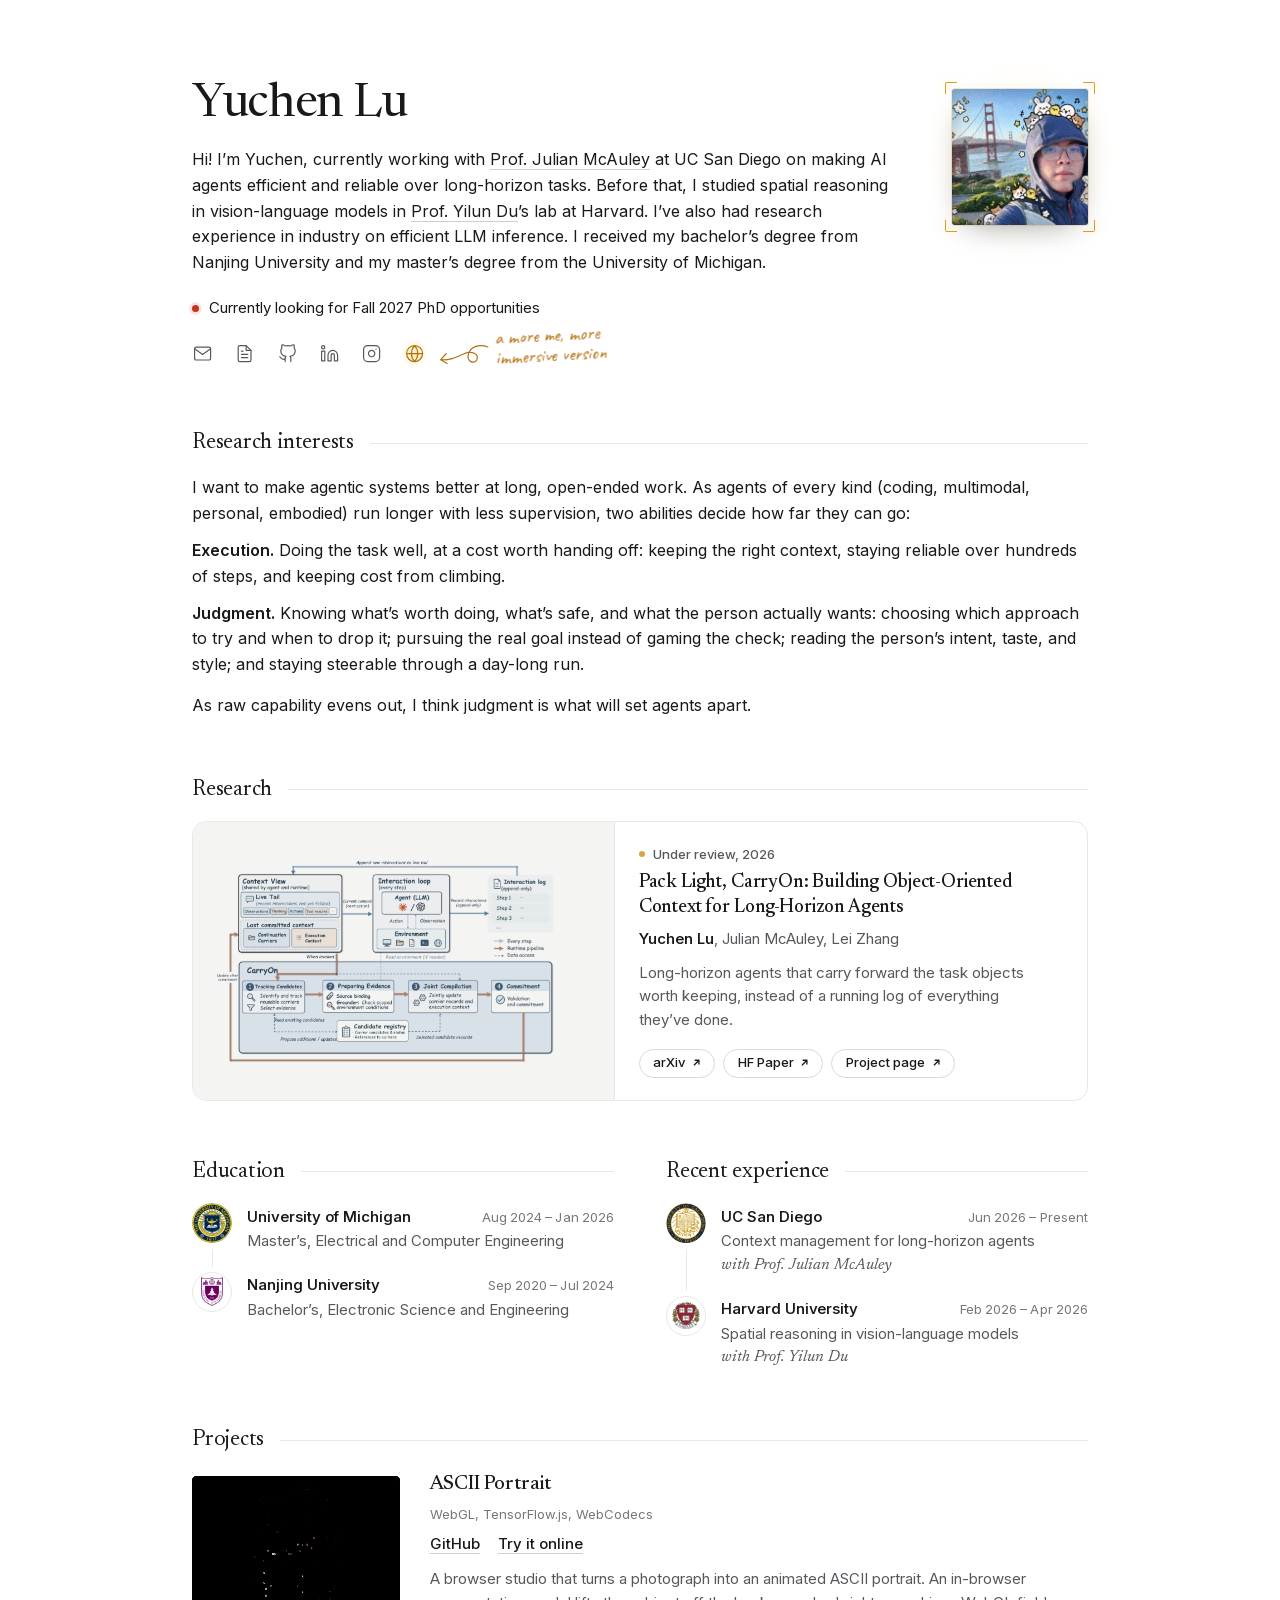
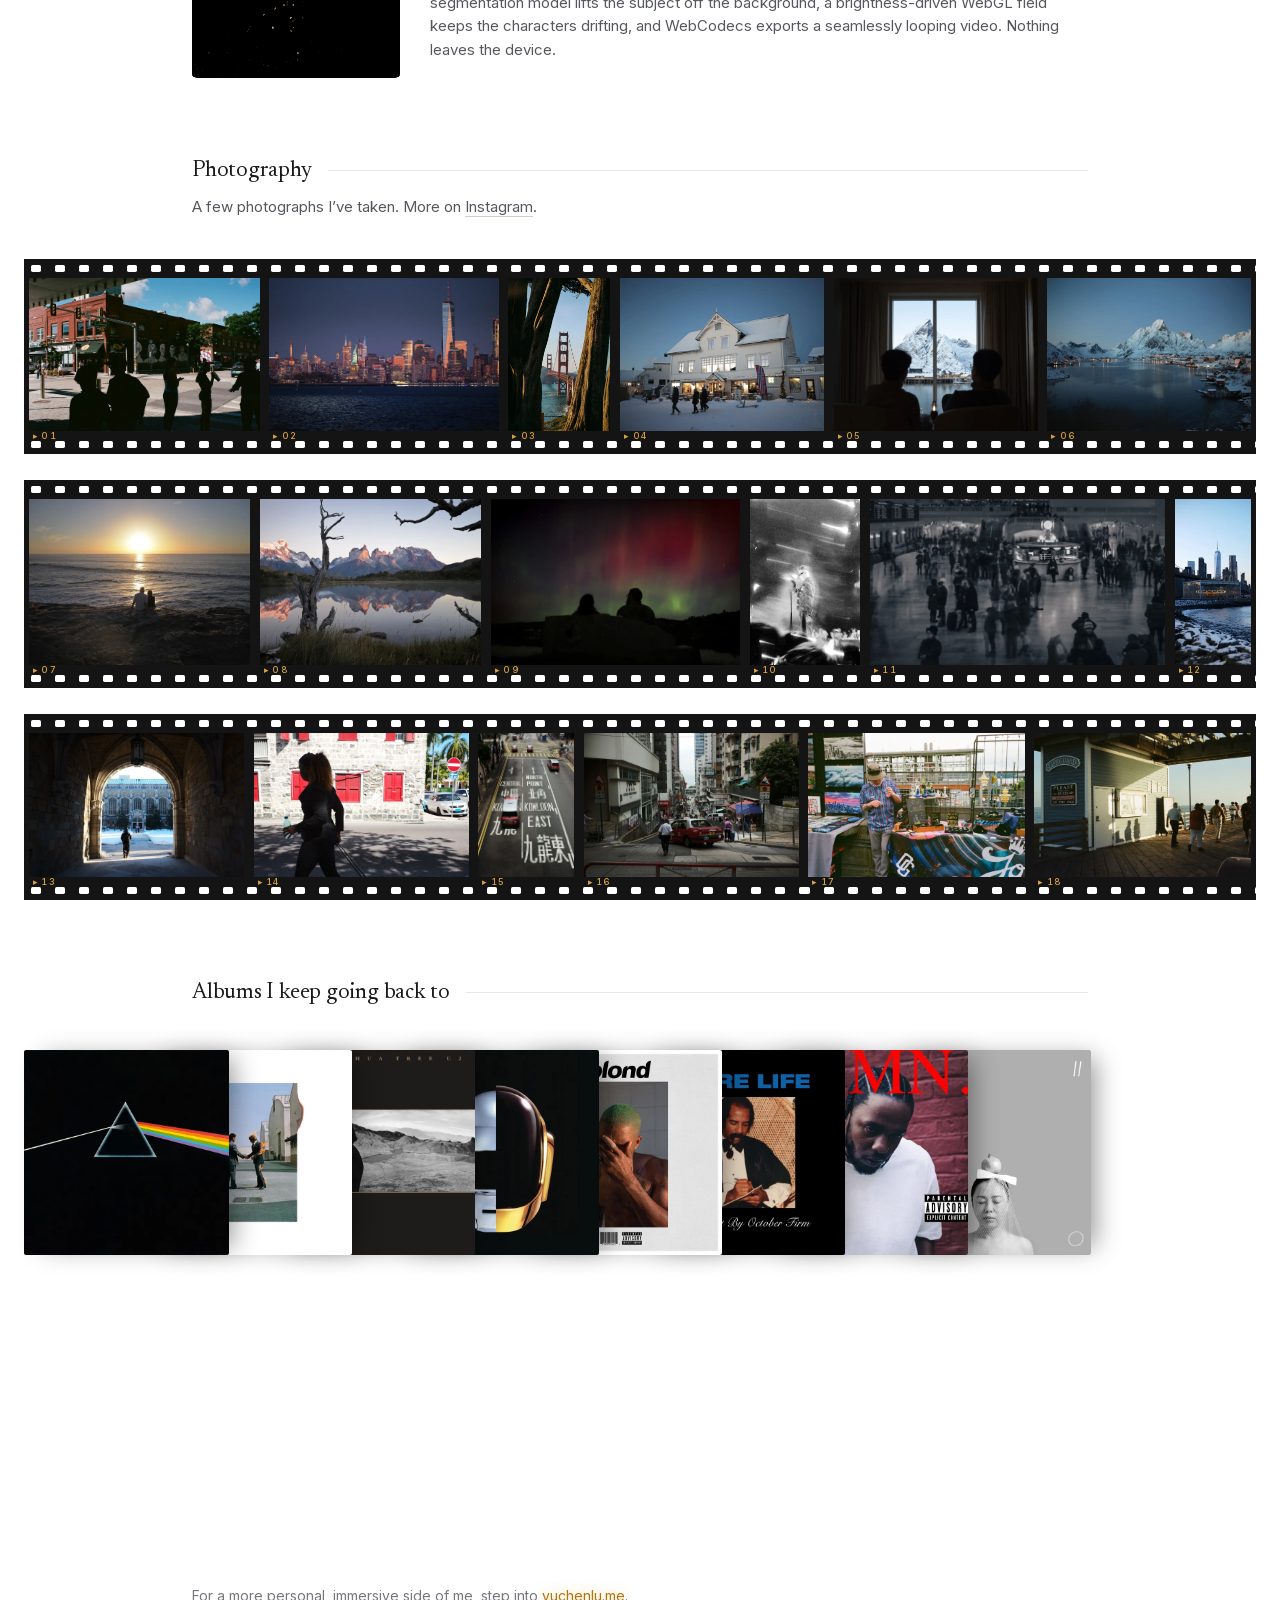
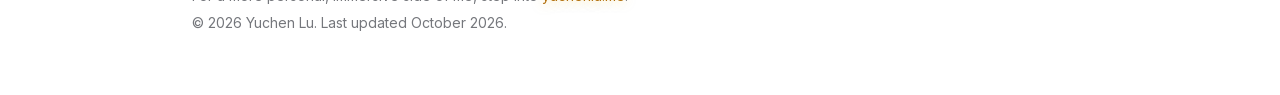
==== commit 49eaf4f0: "CarryOn card: Hugging Face chip with live upvotes Co-Authored-By: Claude Opus 5.5 <noreply@anthropic" ====
--- a/index.html
+++ b/index.html
@@ -164,6 +164,7 @@
             </p>
             <p class="paper-actions">
               <a class="chip" href="https://arxiv.org/abs/2610.18784">arXiv<svg viewBox="0 0 12 12" aria-hidden="true"><path d="M3.5 8.5 8.5 3.5M4.5 3.5h4v4" /></svg></a>
+              <a class="chip" href="https://huggingface.co/papers/2610.18784">HF Paper<span class="upvotes" hidden>&#9650;&#8201;<span data-hf-upvotes></span></span><svg viewBox="0 0 12 12" aria-hidden="true"><path d="M3.5 8.5 8.5 3.5M4.5 3.5h4v4" /></svg></a>
               <a class="chip" href="https://ethannju.github.io/carryon/">Project page<svg viewBox="0 0 12 12" aria-hidden="true"><path d="M3.5 8.5 8.5 3.5M4.5 3.5h4v4" /></svg></a>
             </p>
           </div>
--- a/assets/css/site.css
+++ b/assets/css/site.css
@@ -720,6 +720,16 @@
   border-color: var(--ink);
   color: var(--paper);
 }
+/* live Hugging Face upvotes, shown once the count arrives */
+.chip .upvotes {
+  margin-left: 0.15rem;
+  color: var(--star);
+  font-variant-numeric: tabular-nums;
+  transition: color 220ms ease;
+}
+.chip:hover .upvotes {
+  color: var(--star-glow);
+}
 .chip svg {
   width: 0.7rem;
   height: 0.7rem;
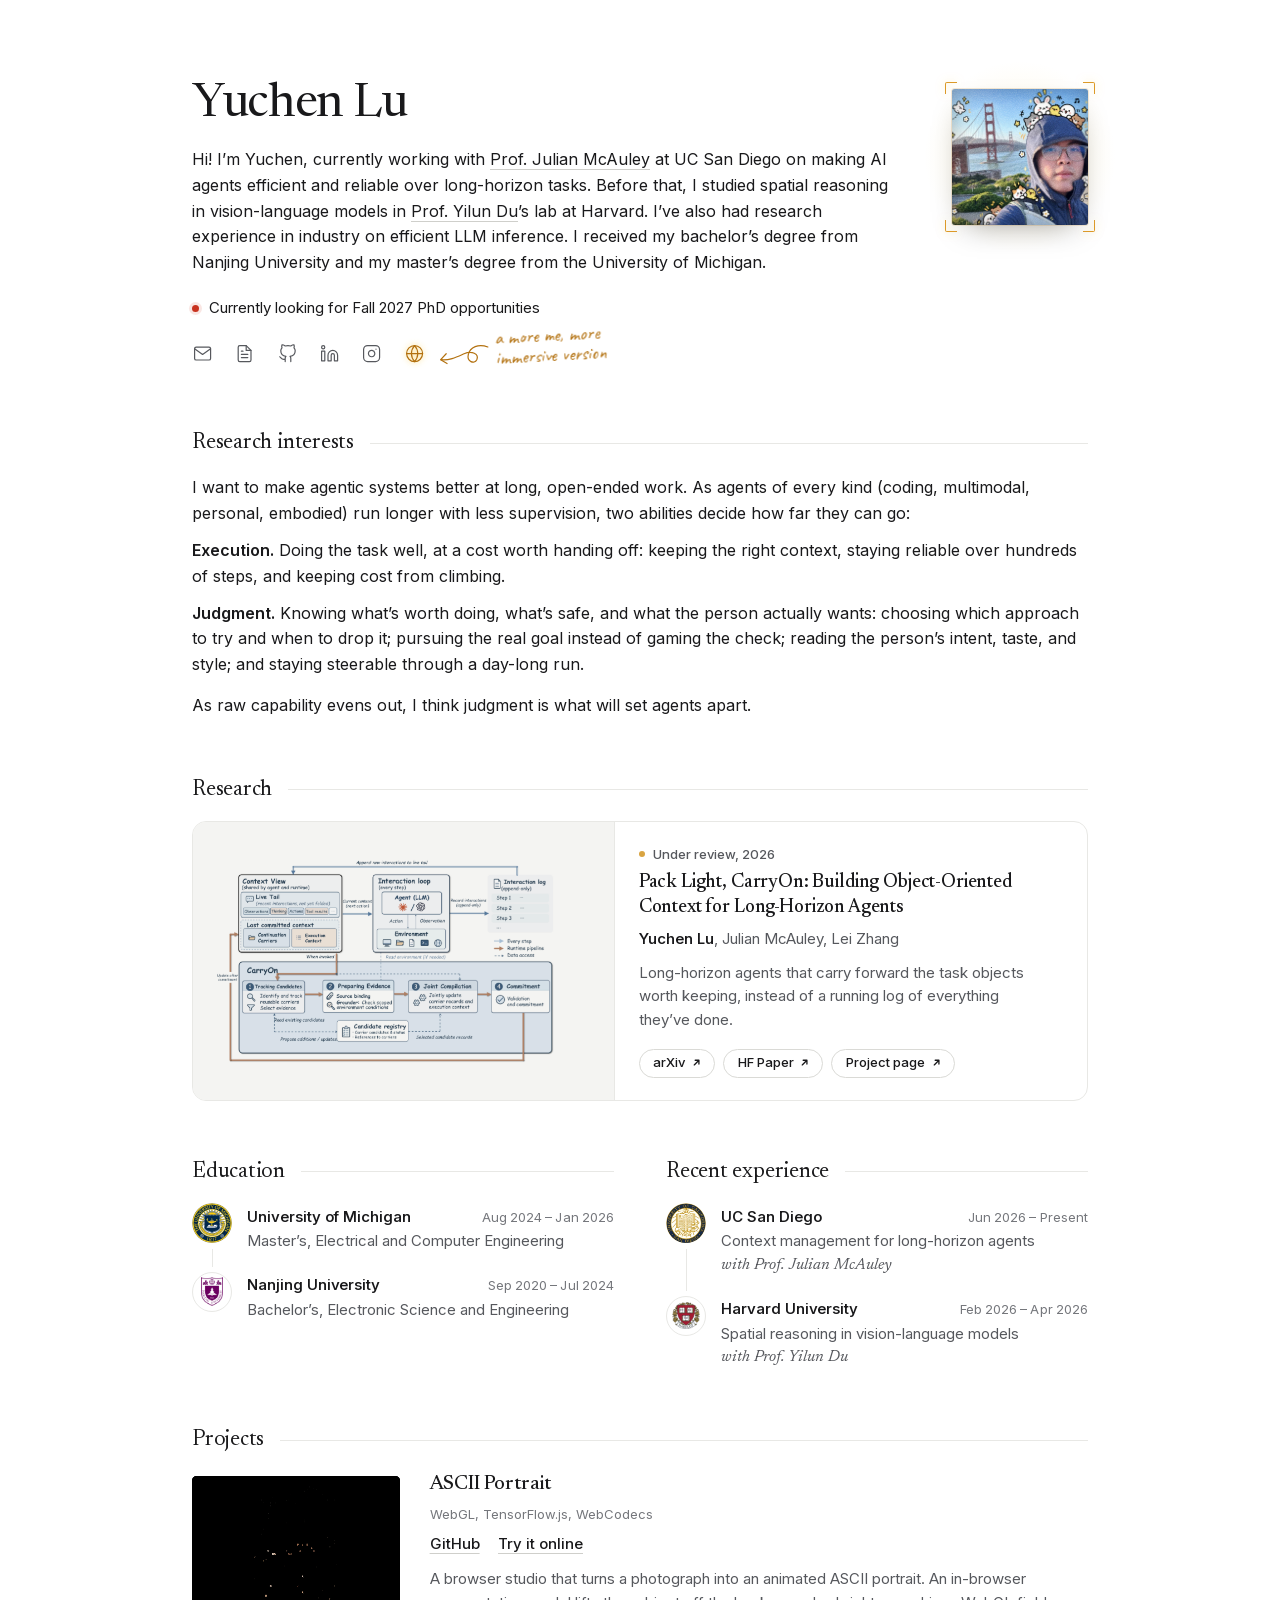
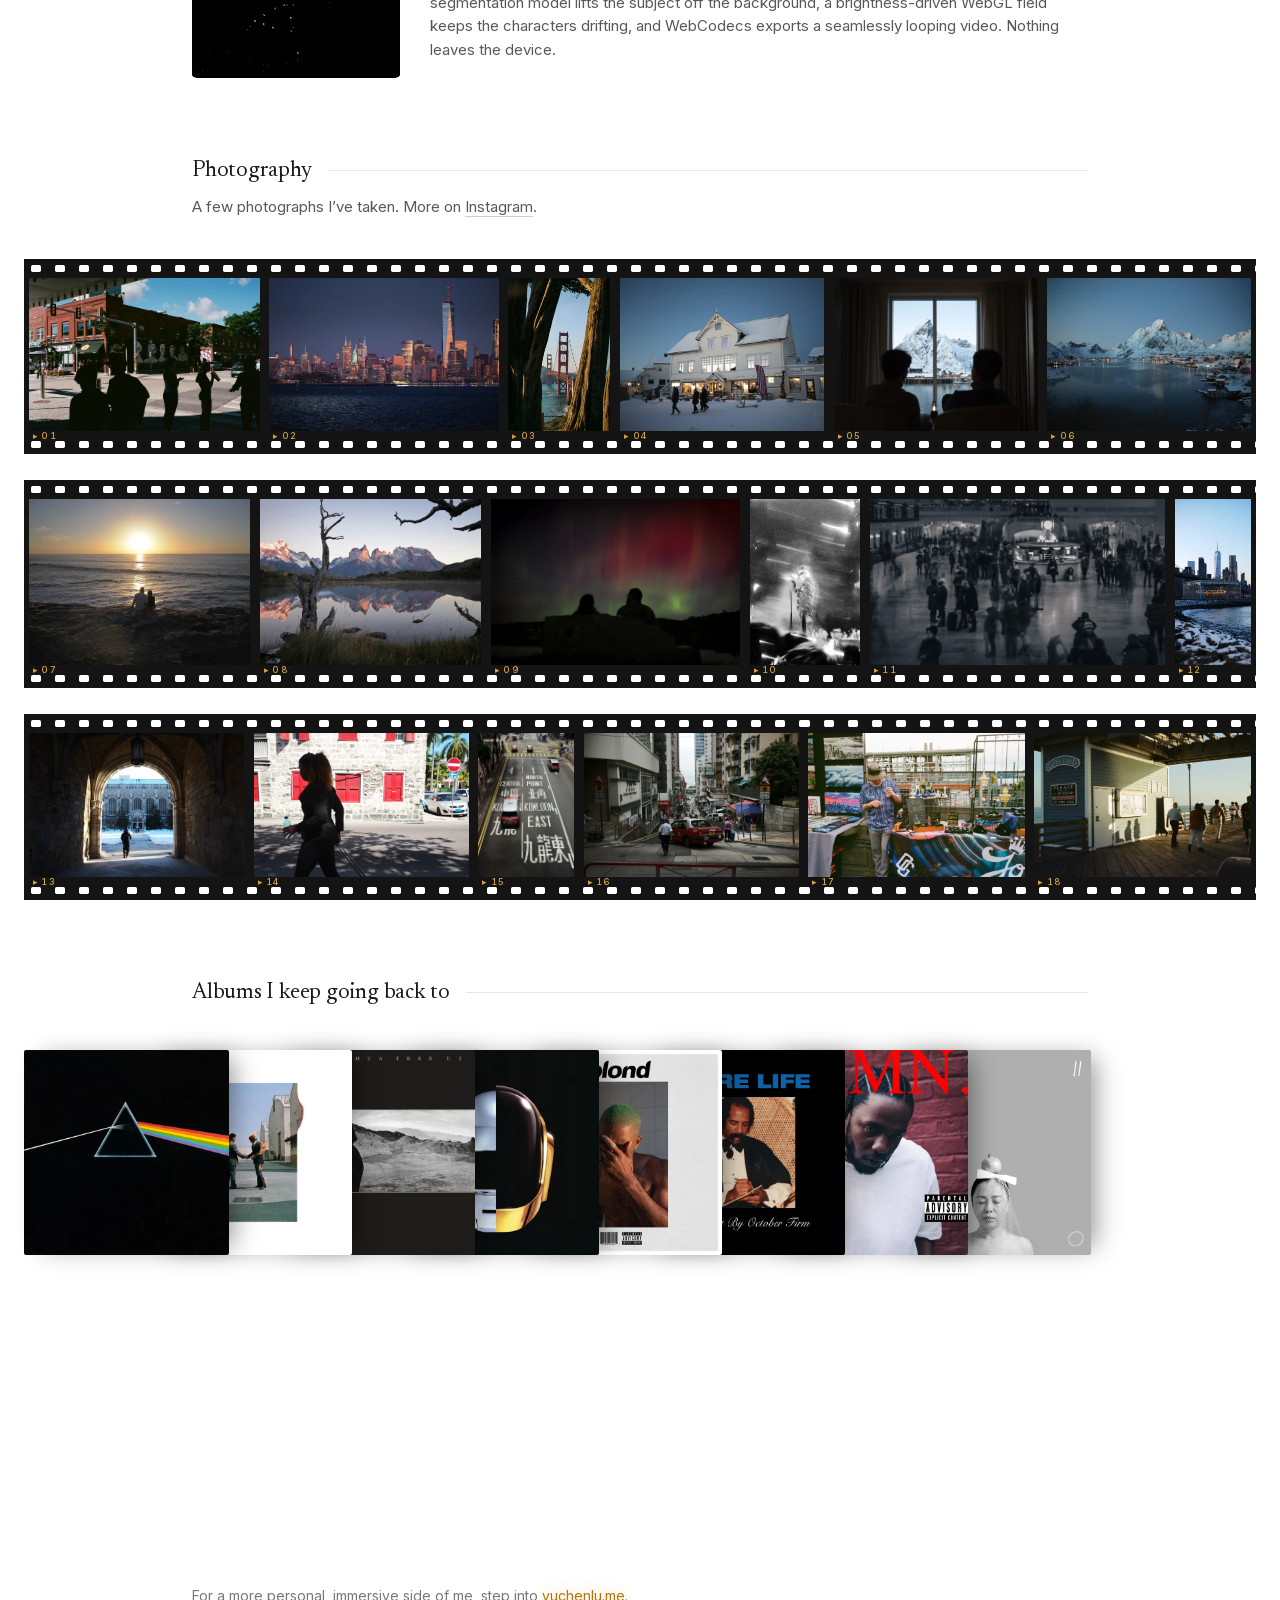
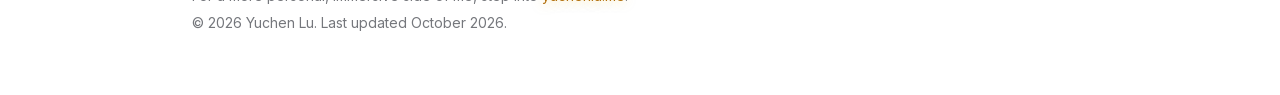
==== commit a3b418ed: "Visitors: dotted world map with counts from a Cloudflare Worker Co-Authored-By: Claude Opus 5.5 <nor" ====
--- a/index.html
+++ b/index.html
@@ -30,6 +30,7 @@
       document.documentElement.classList.add('js')
     </script>
     <script src="assets/js/site.js" defer></script>
+    <script src="assets/js/visitors.js" defer></script>
   </head>
   <body>
     <a class="skip" href="#main">Skip to content</a>
@@ -500,6 +501,15 @@
       </div>
     </section>
 
+    <!-- Shown once the visitor counts arrive (assets/js/visitors.js) -->
+    <section class="visitors" aria-labelledby="visitors" hidden>
+      <h2 id="visitors">Visitors</h2>
+      <figure class="visitor-map">
+        <canvas aria-hidden="true"></canvas>
+        <figcaption><b data-visits></b> from <b data-countries></b> since October 2026</figcaption>
+      </figure>
+    </section>
+
     <footer class="colophon">
       <p>For a more personal, immersive side of me, step into <a class="glow-link" href="https://yuchenlu.me/">yuchenlu.me</a>.</p>
       <p>&copy; 2026 Yuchen Lu. Last updated October 2026.</p>
--- a/assets/css/site.css
+++ b/assets/css/site.css
@@ -135,6 +135,7 @@
 main,
 .photography-head,
 .albums-head,
+.visitors,
 .colophon {
   max-width: calc(var(--measure) + 2 * var(--gutter));
   margin-inline: auto;
@@ -1300,6 +1301,34 @@
 
 /* ---------- footer ---------- */
 
+/* ---------- visitors: a dotted world map ---------- */
+
+.visitors {
+  margin-top: 1rem;
+}
+
+.visitor-map {
+  margin: 1.5rem 0 0;
+}
+
+.visitor-map canvas {
+  display: block;
+  width: 100%;
+  aspect-ratio: 180 / 68;
+}
+
+.visitor-map figcaption {
+  margin-top: 1rem;
+  color: var(--quiet);
+  font-size: 0.875rem;
+}
+
+.visitor-map b {
+  color: var(--ink);
+  font-weight: 600;
+  font-variant-numeric: tabular-nums;
+}
+
 .colophon {
   margin-top: 3.5rem;
   padding-bottom: 3.5rem;
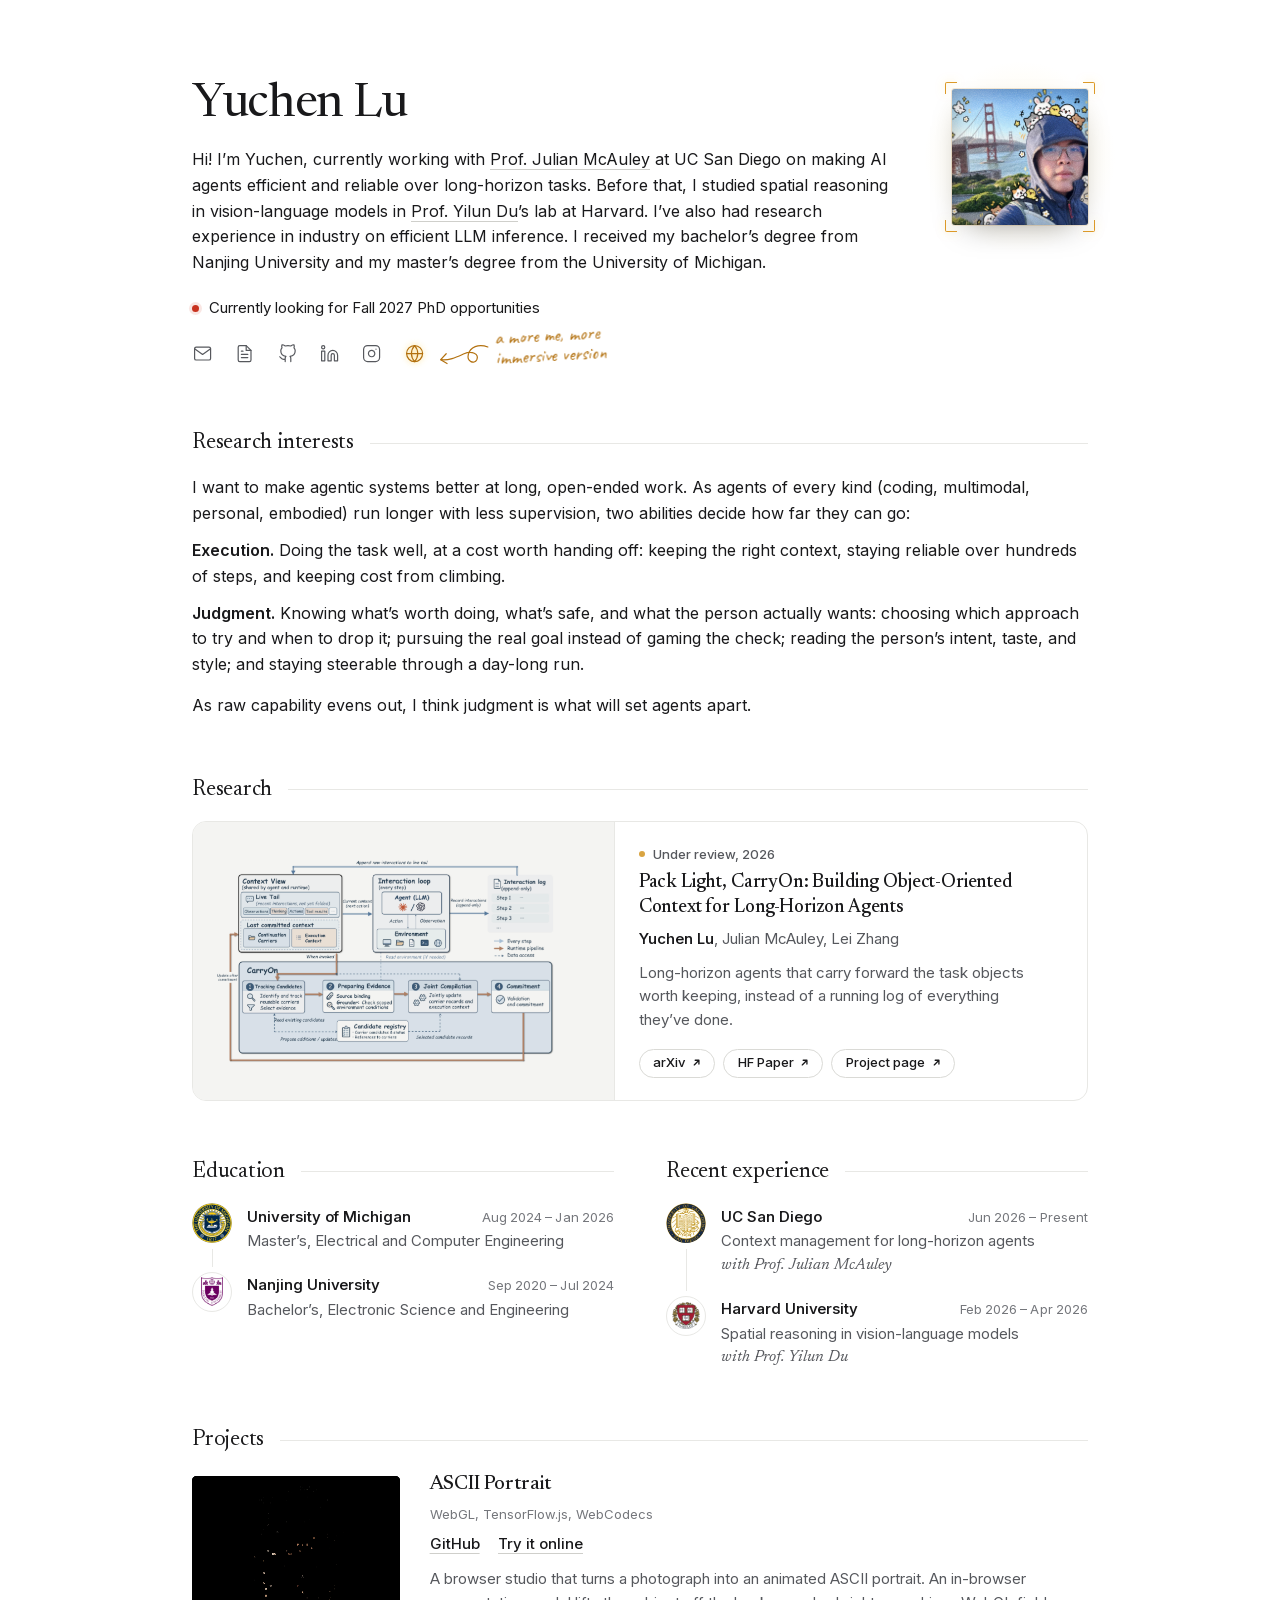
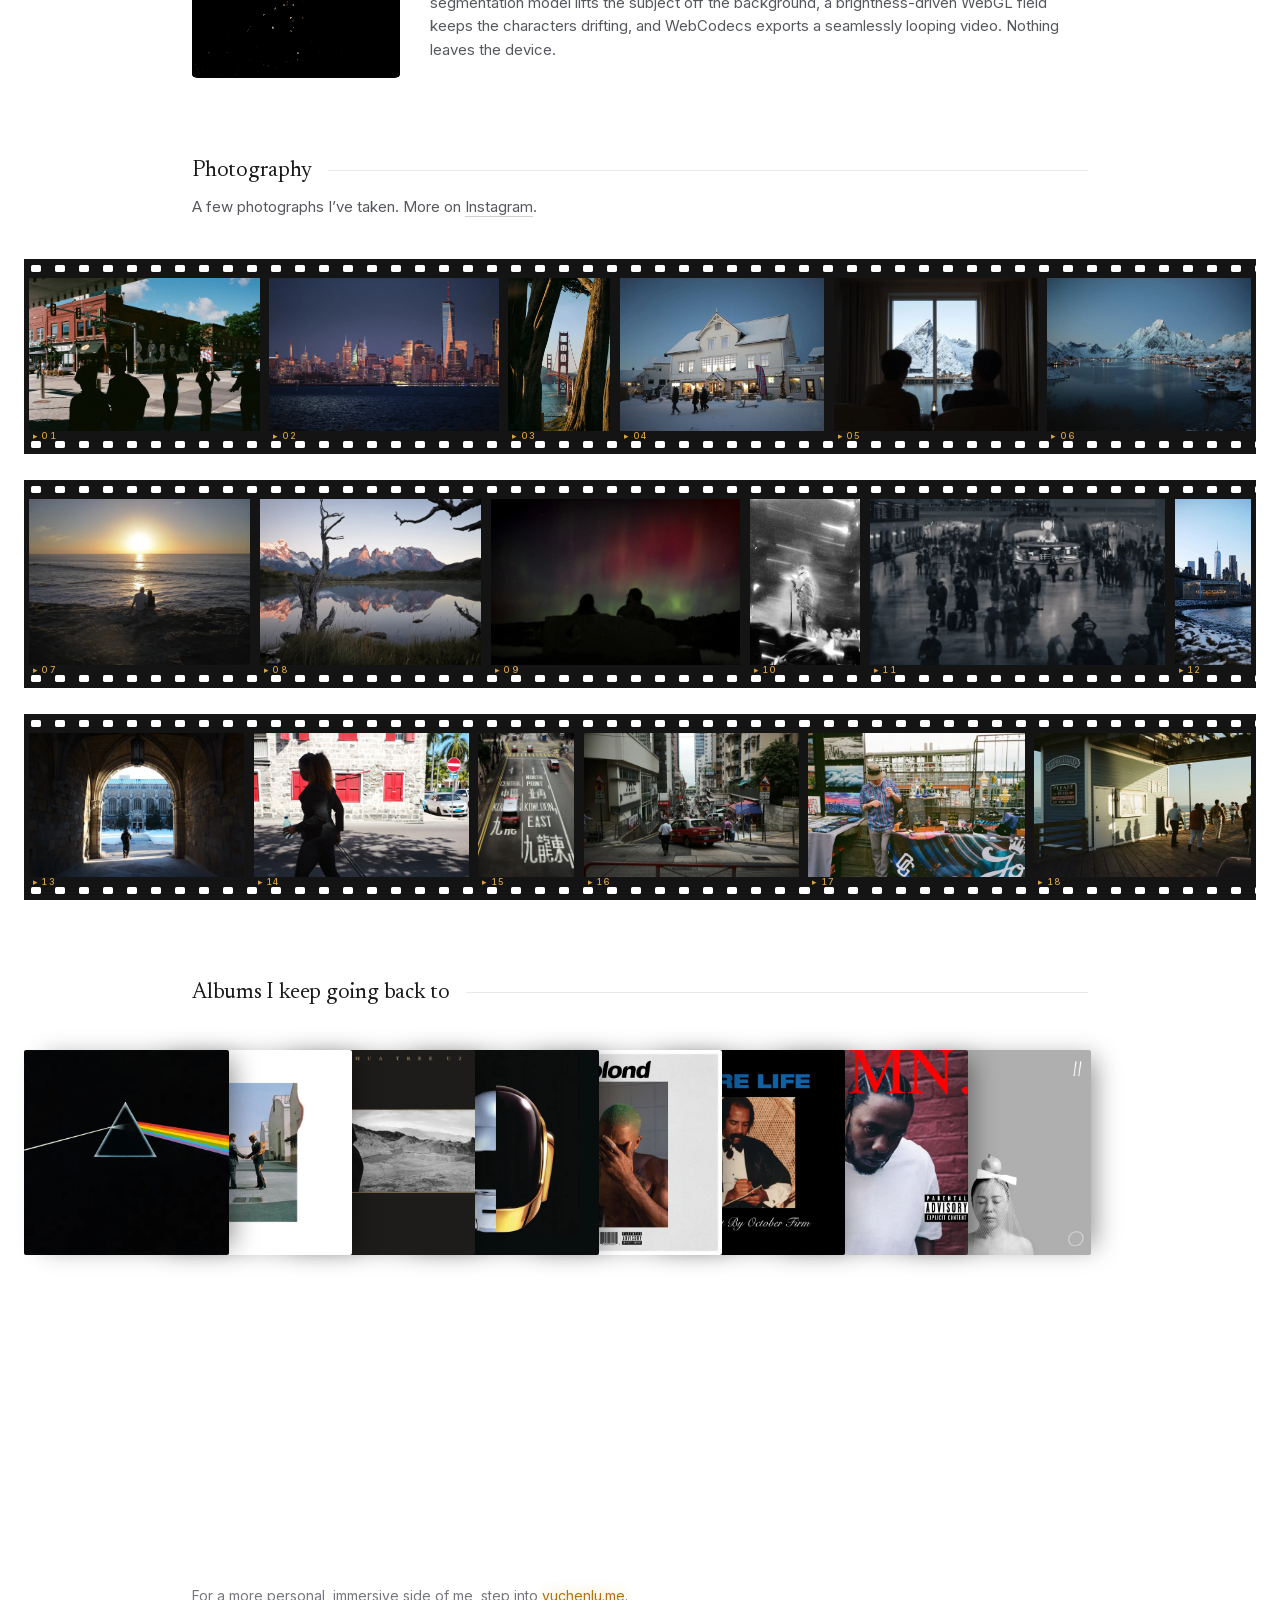
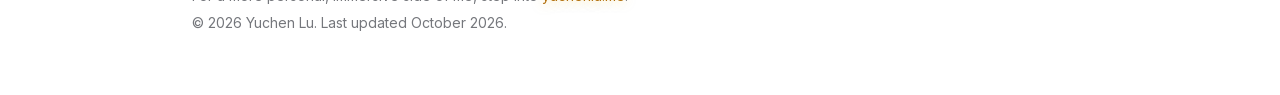
==== commit 2d9c3c8f: "Remove the visitors section for now This reverts commit a3b418e.  Co-Authored-By: Claude Opus 5.5 <n" ====
--- a/index.html
+++ b/index.html
@@ -30,7 +30,6 @@
       document.documentElement.classList.add('js')
     </script>
     <script src="assets/js/site.js" defer></script>
-    <script src="assets/js/visitors.js" defer></script>
   </head>
   <body>
     <a class="skip" href="#main">Skip to content</a>
@@ -501,15 +500,6 @@
       </div>
     </section>
 
-    <!-- Shown once the visitor counts arrive (assets/js/visitors.js) -->
-    <section class="visitors" aria-labelledby="visitors" hidden>
-      <h2 id="visitors">Visitors</h2>
-      <figure class="visitor-map">
-        <canvas aria-hidden="true"></canvas>
-        <figcaption><b data-visits></b> from <b data-countries></b> since October 2026</figcaption>
-      </figure>
-    </section>
-
     <footer class="colophon">
       <p>For a more personal, immersive side of me, step into <a class="glow-link" href="https://yuchenlu.me/">yuchenlu.me</a>.</p>
       <p>&copy; 2026 Yuchen Lu. Last updated October 2026.</p>
--- a/assets/css/site.css
+++ b/assets/css/site.css
@@ -135,7 +135,6 @@
 main,
 .photography-head,
 .albums-head,
-.visitors,
 .colophon {
   max-width: calc(var(--measure) + 2 * var(--gutter));
   margin-inline: auto;
@@ -1301,34 +1300,6 @@
 
 /* ---------- footer ---------- */
 
-/* ---------- visitors: a dotted world map ---------- */
-
-.visitors {
-  margin-top: 1rem;
-}
-
-.visitor-map {
-  margin: 1.5rem 0 0;
-}
-
-.visitor-map canvas {
-  display: block;
-  width: 100%;
-  aspect-ratio: 180 / 68;
-}
-
-.visitor-map figcaption {
-  margin-top: 1rem;
-  color: var(--quiet);
-  font-size: 0.875rem;
-}
-
-.visitor-map b {
-  color: var(--ink);
-  font-weight: 600;
-  font-variant-numeric: tabular-nums;
-}
-
 .colophon {
   margin-top: 3.5rem;
   padding-bottom: 3.5rem;
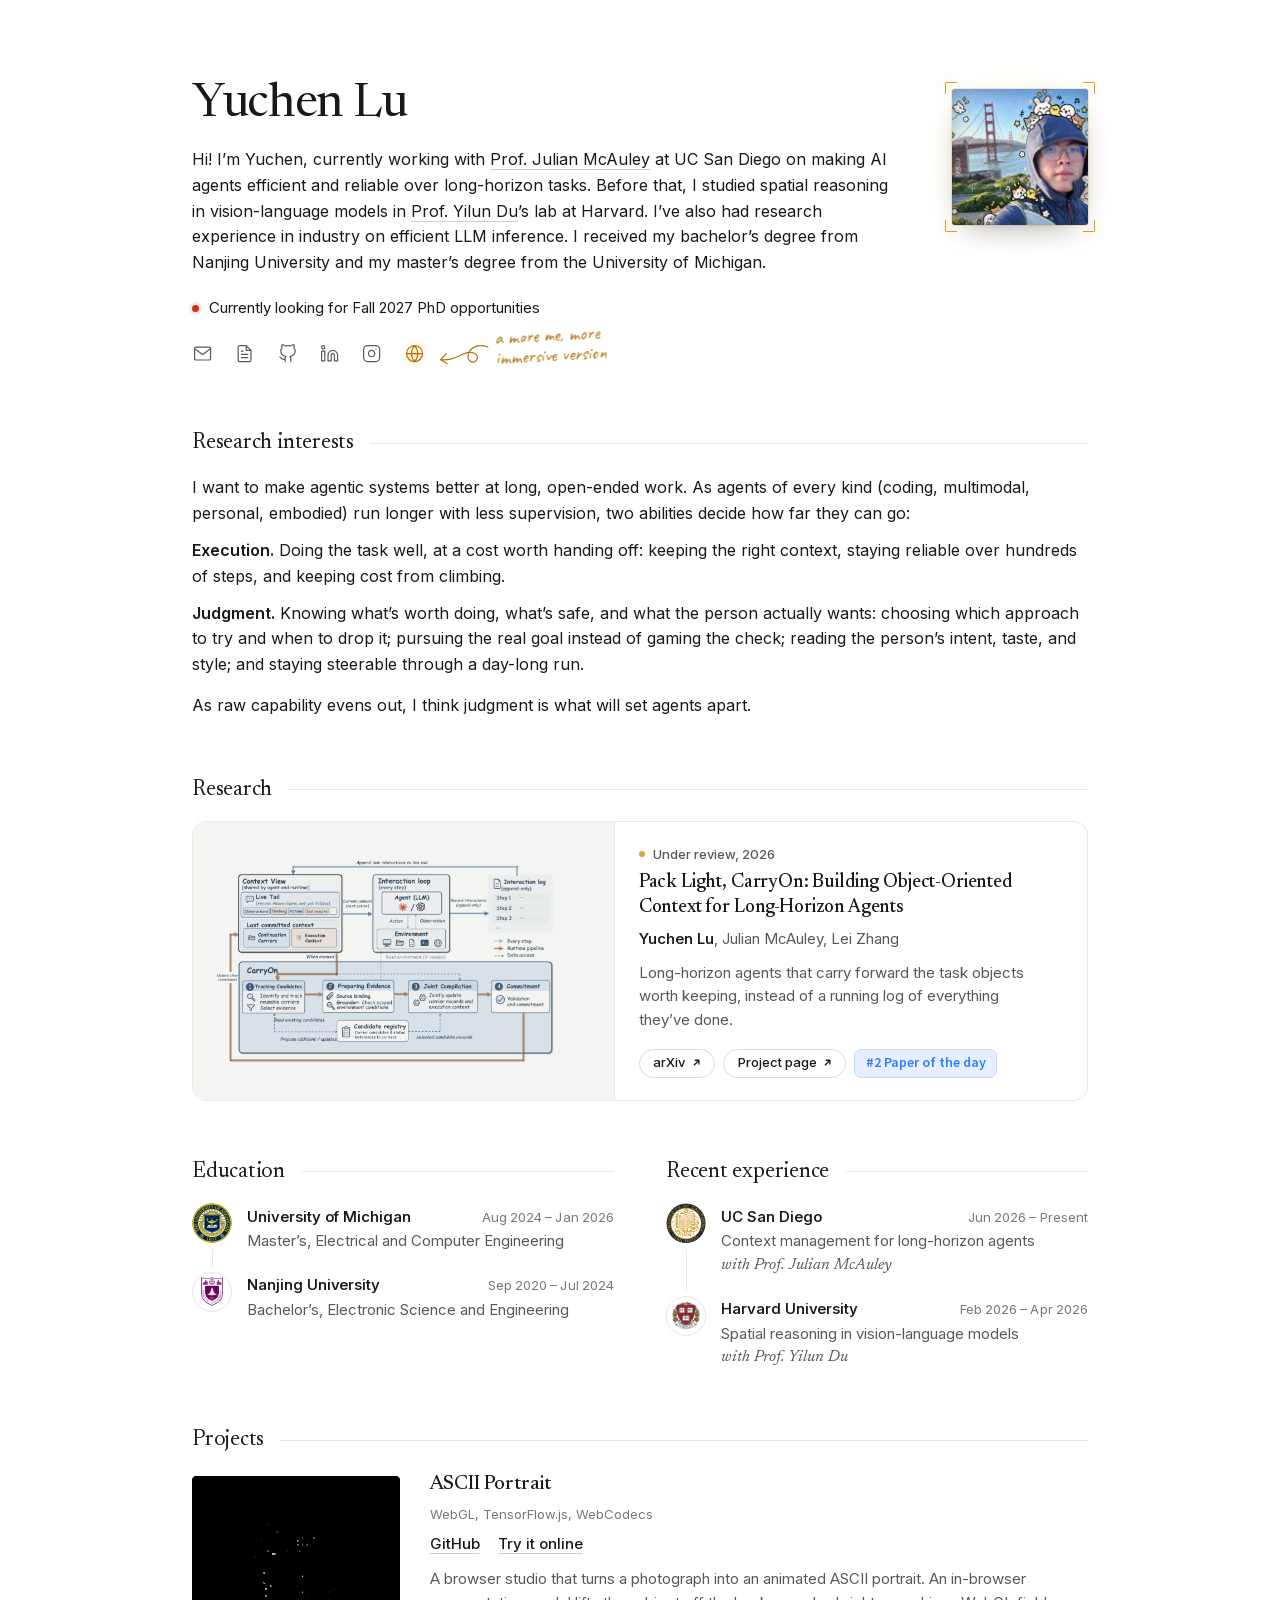
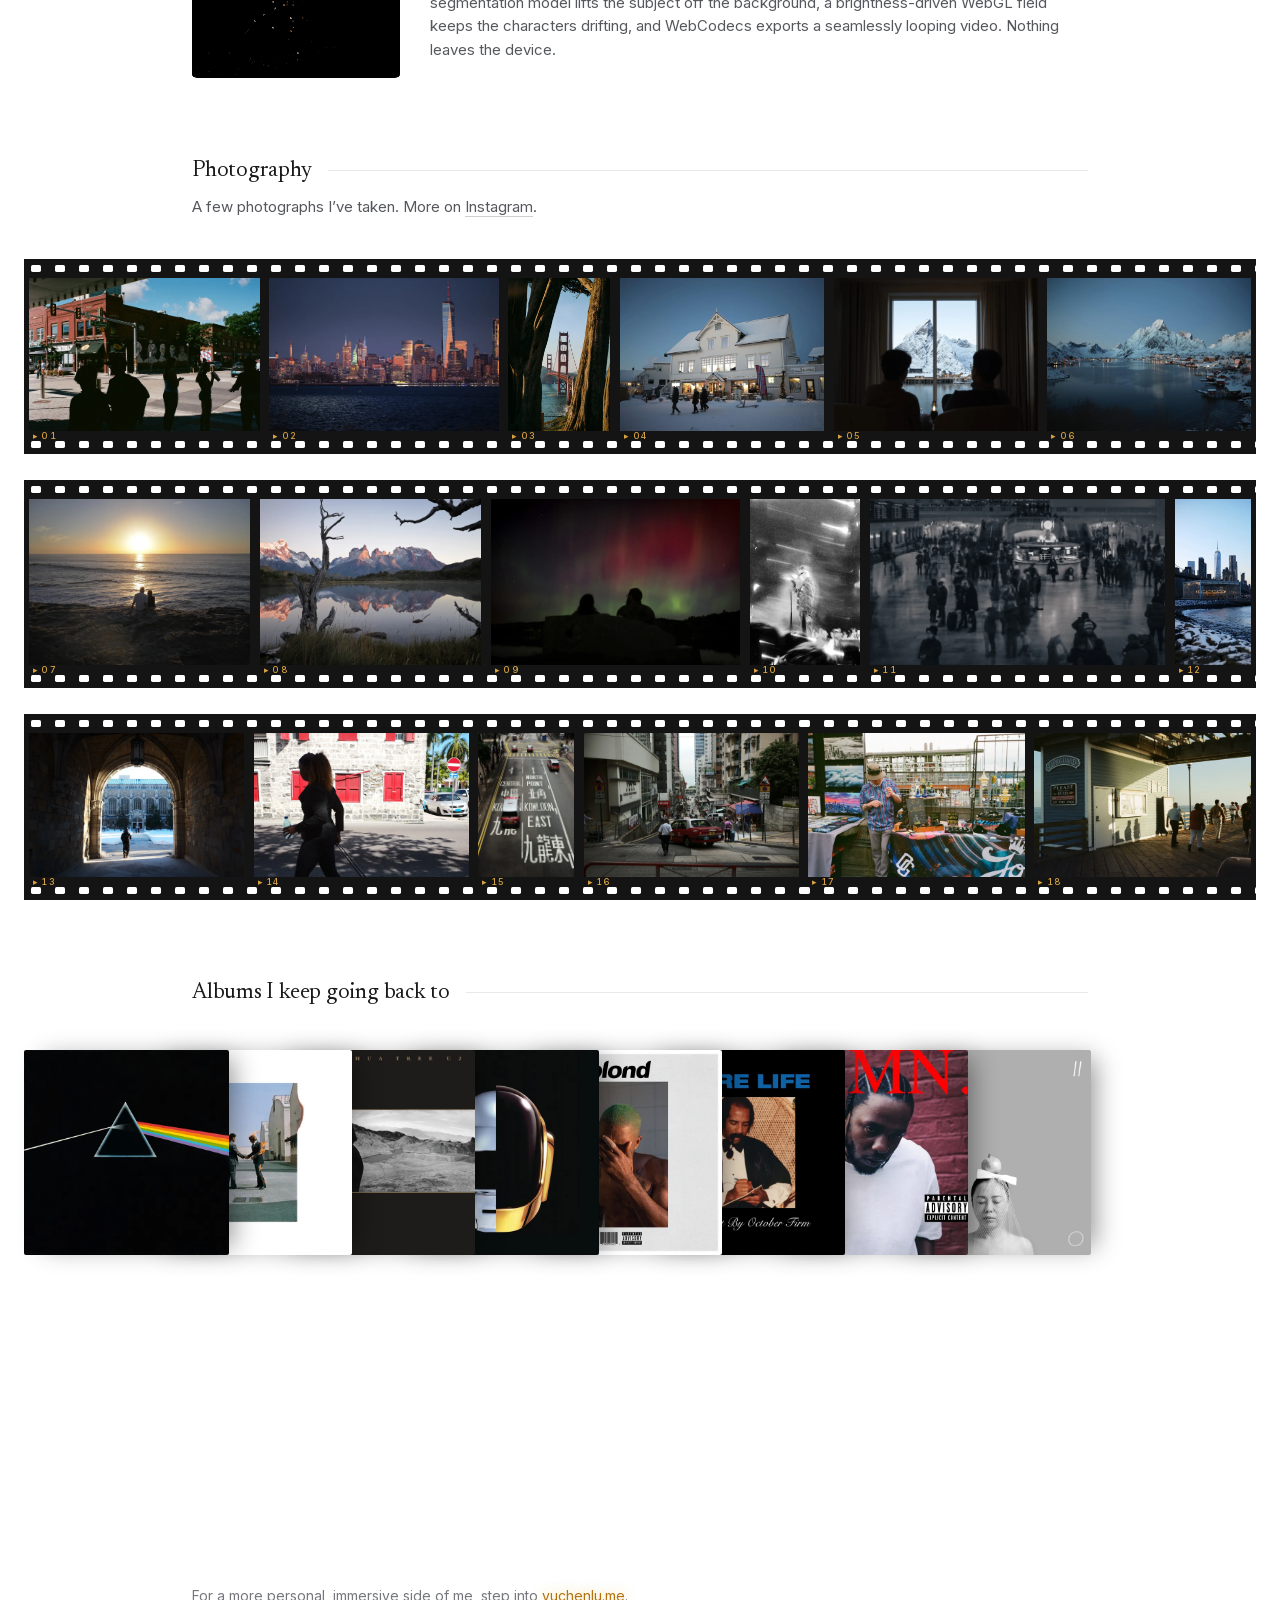
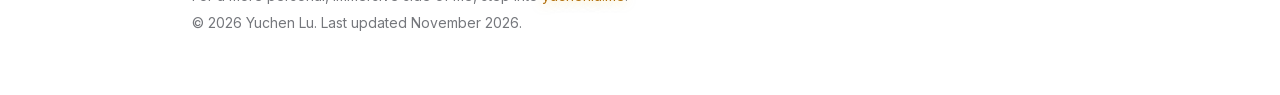
==== commit 18c2828b: "CarryOn card: HF chip becomes Hugging Face's own badge and upvoted button Co-Authored-By: Claude Opu" ====
--- a/index.html
+++ b/index.html
@@ -25,7 +25,7 @@
     <meta name="twitter:card" content="summary" />
     <link rel="preload" href="assets/fonts/newsreader-latin.woff2" as="font" type="font/woff2" crossorigin />
     <link rel="preload" href="assets/fonts/inter-var-latin.woff2" as="font" type="font/woff2" crossorigin />
-    <link rel="stylesheet" href="assets/css/site.css" />
+    <link rel="stylesheet" href="assets/css/site.css?v=3" />
     <script>
       document.documentElement.classList.add('js')
     </script>
@@ -164,8 +164,8 @@
             </p>
             <p class="paper-actions">
               <a class="chip" href="https://arxiv.org/abs/2610.18784">arXiv<svg viewBox="0 0 12 12" aria-hidden="true"><path d="M3.5 8.5 8.5 3.5M4.5 3.5h4v4" /></svg></a>
-              <a class="chip" href="https://huggingface.co/papers/2610.18784">HF Paper<span class="upvotes" hidden>&#9650;&#8201;<span data-hf-upvotes></span></span><svg viewBox="0 0 12 12" aria-hidden="true"><path d="M3.5 8.5 8.5 3.5M4.5 3.5h4v4" /></svg></a>
               <a class="chip" href="https://ethannju.github.io/carryon/">Project page<svg viewBox="0 0 12 12" aria-hidden="true"><path d="M3.5 8.5 8.5 3.5M4.5 3.5h4v4" /></svg></a>
+              <a class="hf-tag" href="https://huggingface.co/papers/2610.18784" title="#2 Paper of the day on Hugging Face, October 19, 2026"><span class="hf-rank">#2 Paper of the day</span><span class="hf-upvoted" hidden><svg width="12" height="12" viewBox="0 0 12 12" aria-hidden="true"><path d="M5.19 2.67a.94.94 0 0 1 1.62 0l3.31 5.72a.94.94 0 0 1-.82 1.4H2.7a.94.94 0 0 1-.82-1.4l3.31-5.7v-.02Z" /></svg>Upvoted<b data-hf-upvotes></b></span></a>
             </p>
           </div>
         </article>
@@ -502,7 +502,7 @@
 
     <footer class="colophon">
       <p>For a more personal, immersive side of me, step into <a class="glow-link" href="https://yuchenlu.me/">yuchenlu.me</a>.</p>
-      <p>&copy; 2026 Yuchen Lu. Last updated October 2026.</p>
+      <p>&copy; 2026 Yuchen Lu. Last updated November 2026.</p>
     </footer>
 
     <div class="screening" role="dialog" aria-modal="true" aria-label="Photograph viewer" hidden>
--- a/assets/css/site.css
+++ b/assets/css/site.css
@@ -33,6 +33,20 @@
   font-weight: 100 900;
   font-display: swap;
   src: url('../fonts/inter-var-latin.woff2') format('woff2');
+}
+@font-face {
+  font-family: 'Source Sans Pro';
+  font-style: normal;
+  font-weight: 400;
+  font-display: swap;
+  src: url('../fonts/source-sans-pro-latin-400.woff2') format('woff2');
+}
+@font-face {
+  font-family: 'Source Sans Pro';
+  font-style: normal;
+  font-weight: 600;
+  font-display: swap;
+  src: url('../fonts/source-sans-pro-latin-600.woff2') format('woff2');
 }
 
 :root {
@@ -720,16 +734,6 @@
   border-color: var(--ink);
   color: var(--paper);
 }
-/* live Hugging Face upvotes, shown once the count arrives */
-.chip .upvotes {
-  margin-left: 0.15rem;
-  color: var(--star);
-  font-variant-numeric: tabular-nums;
-  transition: color 220ms ease;
-}
-.chip:hover .upvotes {
-  color: var(--star-glow);
-}
 .chip svg {
   width: 0.7rem;
   height: 0.7rem;
@@ -738,6 +742,52 @@
   stroke-width: 1.4;
   stroke-linecap: round;
   stroke-linejoin: round;
+}
+
+/* Hugging Face's "Paper of the day" badge and upvoted button, in their font
+   and colours, evened out to one height and weight as a pair. The live count
+   arrives from site.js, and without one the button stays hidden */
+.hf-tag {
+  display: inline-flex;
+  flex-wrap: wrap;
+  align-items: center;
+  gap: 0.5rem;
+  font-family: 'Source Sans Pro', var(--sans);
+  font-size: 0.875rem;
+  font-weight: 600;
+  text-decoration: none;
+}
+.hf-rank,
+.hf-upvoted {
+  display: inline-flex;
+  align-items: center;
+  padding: 0.36rem 0.75em;
+  border: 1px solid;
+  border-radius: 0.5em;
+  line-height: 1.1;
+}
+.hf-rank {
+  border-color: #bedbff;
+  background: rgb(21 93 252 / 0.1);
+  color: #2b7fff;
+}
+.hf-upvoted {
+  gap: 0.5em;
+  border-color: #ffd6a7;
+  background: #ffedd4;
+  color: #f54a00;
+}
+.hf-upvoted[hidden] {
+  display: none;
+}
+.hf-upvoted svg {
+  width: 0.75em;
+  height: 0.75em;
+  fill: #ff6900;
+}
+.hf-upvoted b {
+  color: #ff6900;
+  font-weight: inherit;
 }
 
 /* ---------- projects: a picture, then the words ---------- */
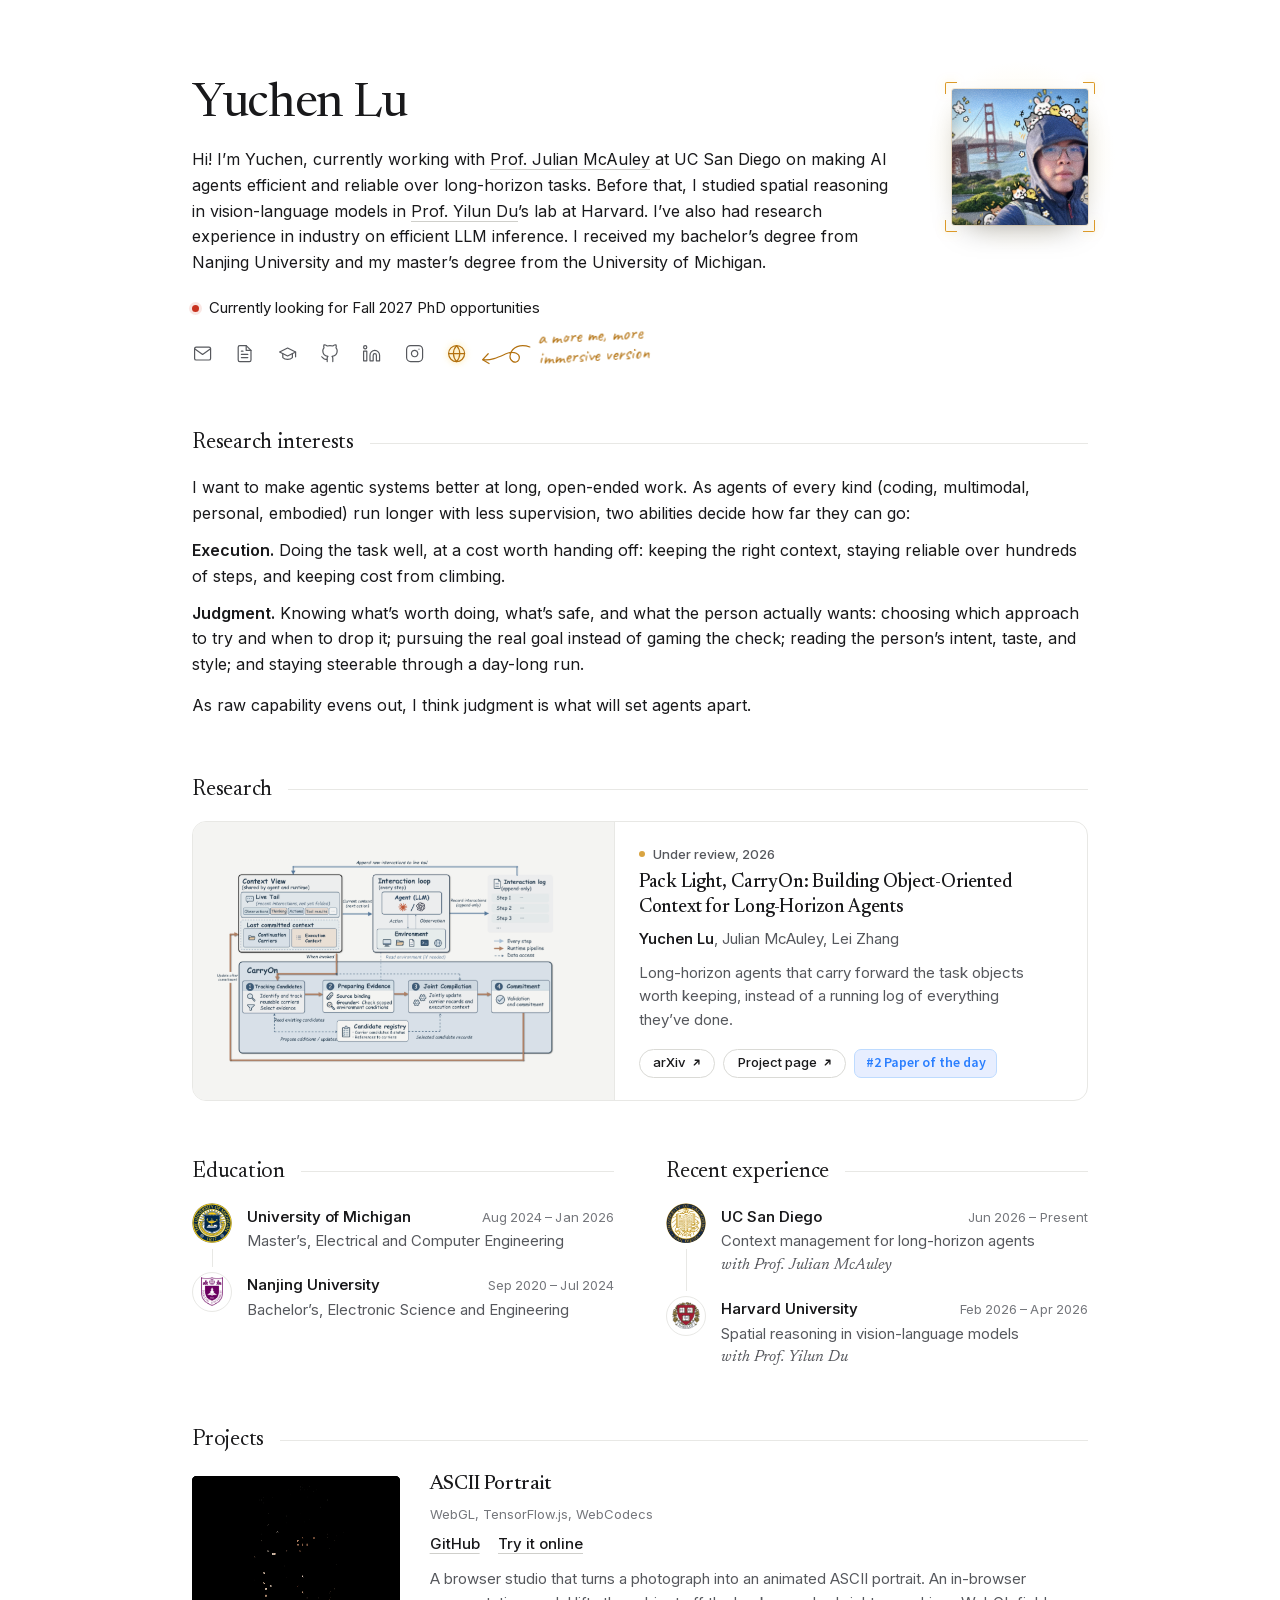
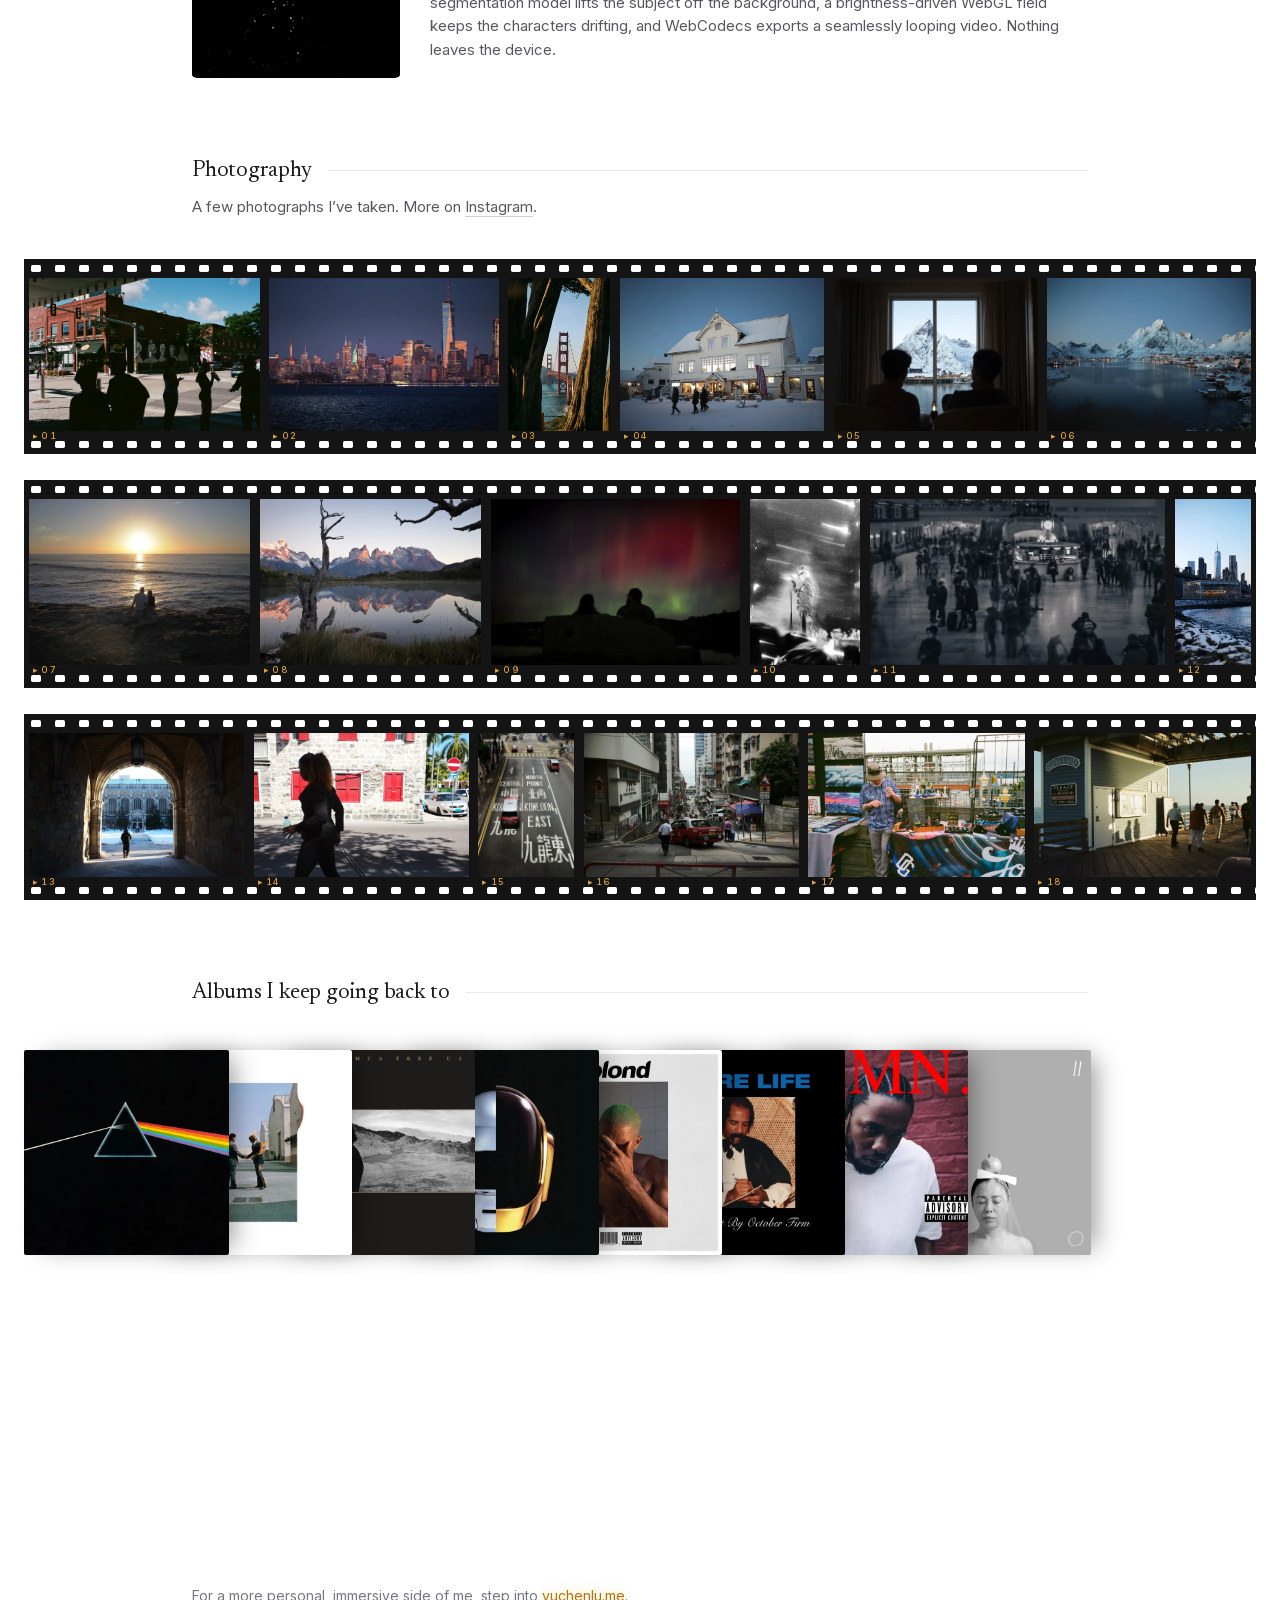
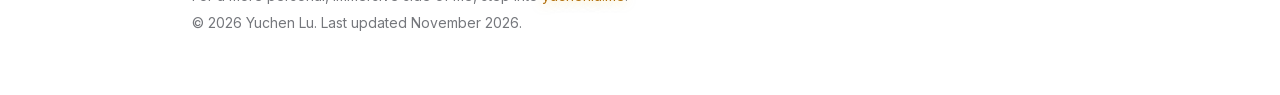
==== commit 8624cc93: "Links: add Google Scholar Co-Authored-By: Claude <noreply@anthropic.com>" ====
--- a/index.html
+++ b/index.html
@@ -60,6 +60,11 @@
               >
             </li>
             <li>
+              <a href="https://scholar.google.com/citations?user=o3WYRaAAAAAJ" aria-label="Google Scholar" data-tip="Google Scholar"
+                ><svg viewBox="0 0 24 24" aria-hidden="true"><path d="M22 10 12 5 2 10l10 5 10-5z" /><path d="M6 12v5c3 3 9 3 12 0v-5" /><path d="M22 10v6" /></svg></a
+              >
+            </li>
+            <li>
               <a href="https://github.com/Ethannju" aria-label="GitHub" data-tip="GitHub"
                 ><svg viewBox="0 0 24 24" aria-hidden="true"><path d="M9 19c-5 1.5-5-2.5-7-3m14 6v-3.87a3.37 3.37 0 0 0-.94-2.61c3.14-.35 6.44-1.54 6.44-7A5.44 5.44 0 0 0 20 4.77 5.07 5.07 0 0 0 19.91 1S18.73.65 16 2.48a13.38 13.38 0 0 0-7 0C6.27.65 5.09 1 5.09 1A5.07 5.07 0 0 0 5 4.77a5.44 5.44 0 0 0-1.5 3.78c0 5.42 3.3 6.61 6.44 7A3.37 3.37 0 0 0 9 18.13V22" /></svg></a
               >
